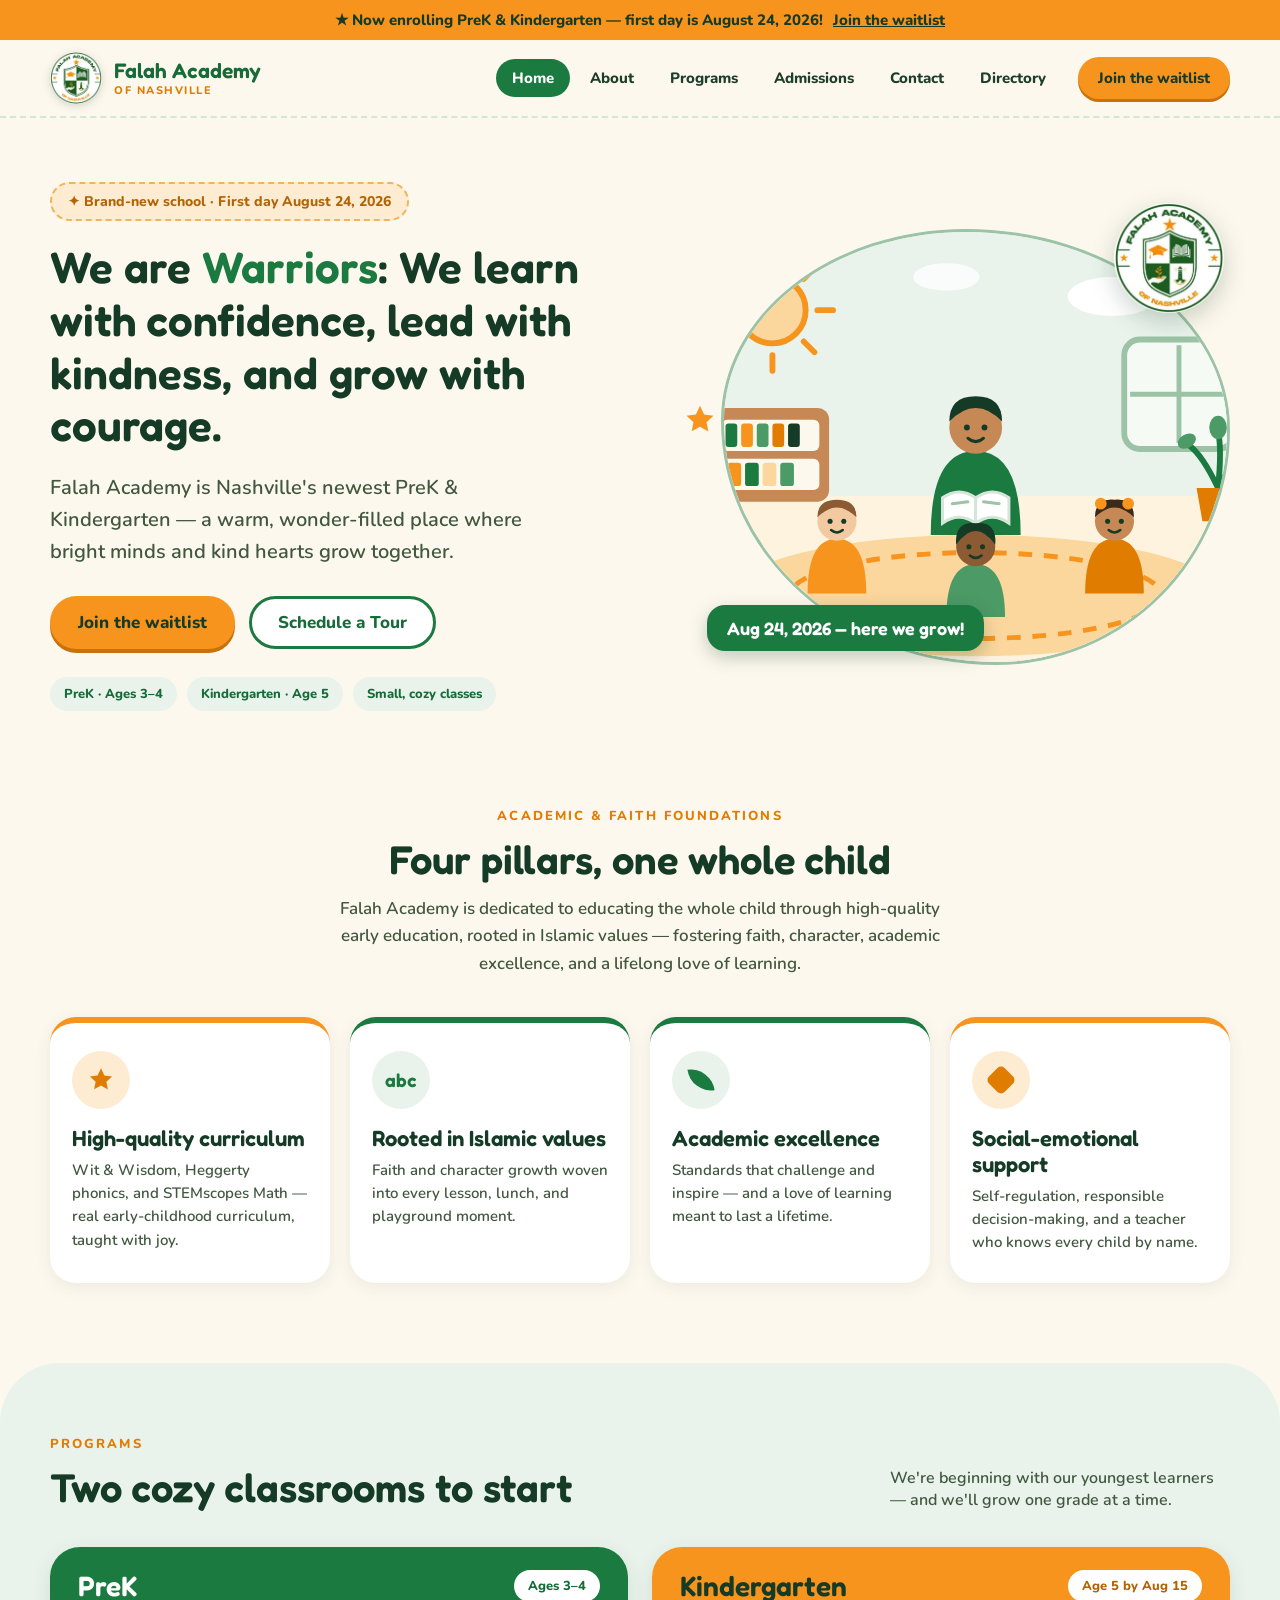
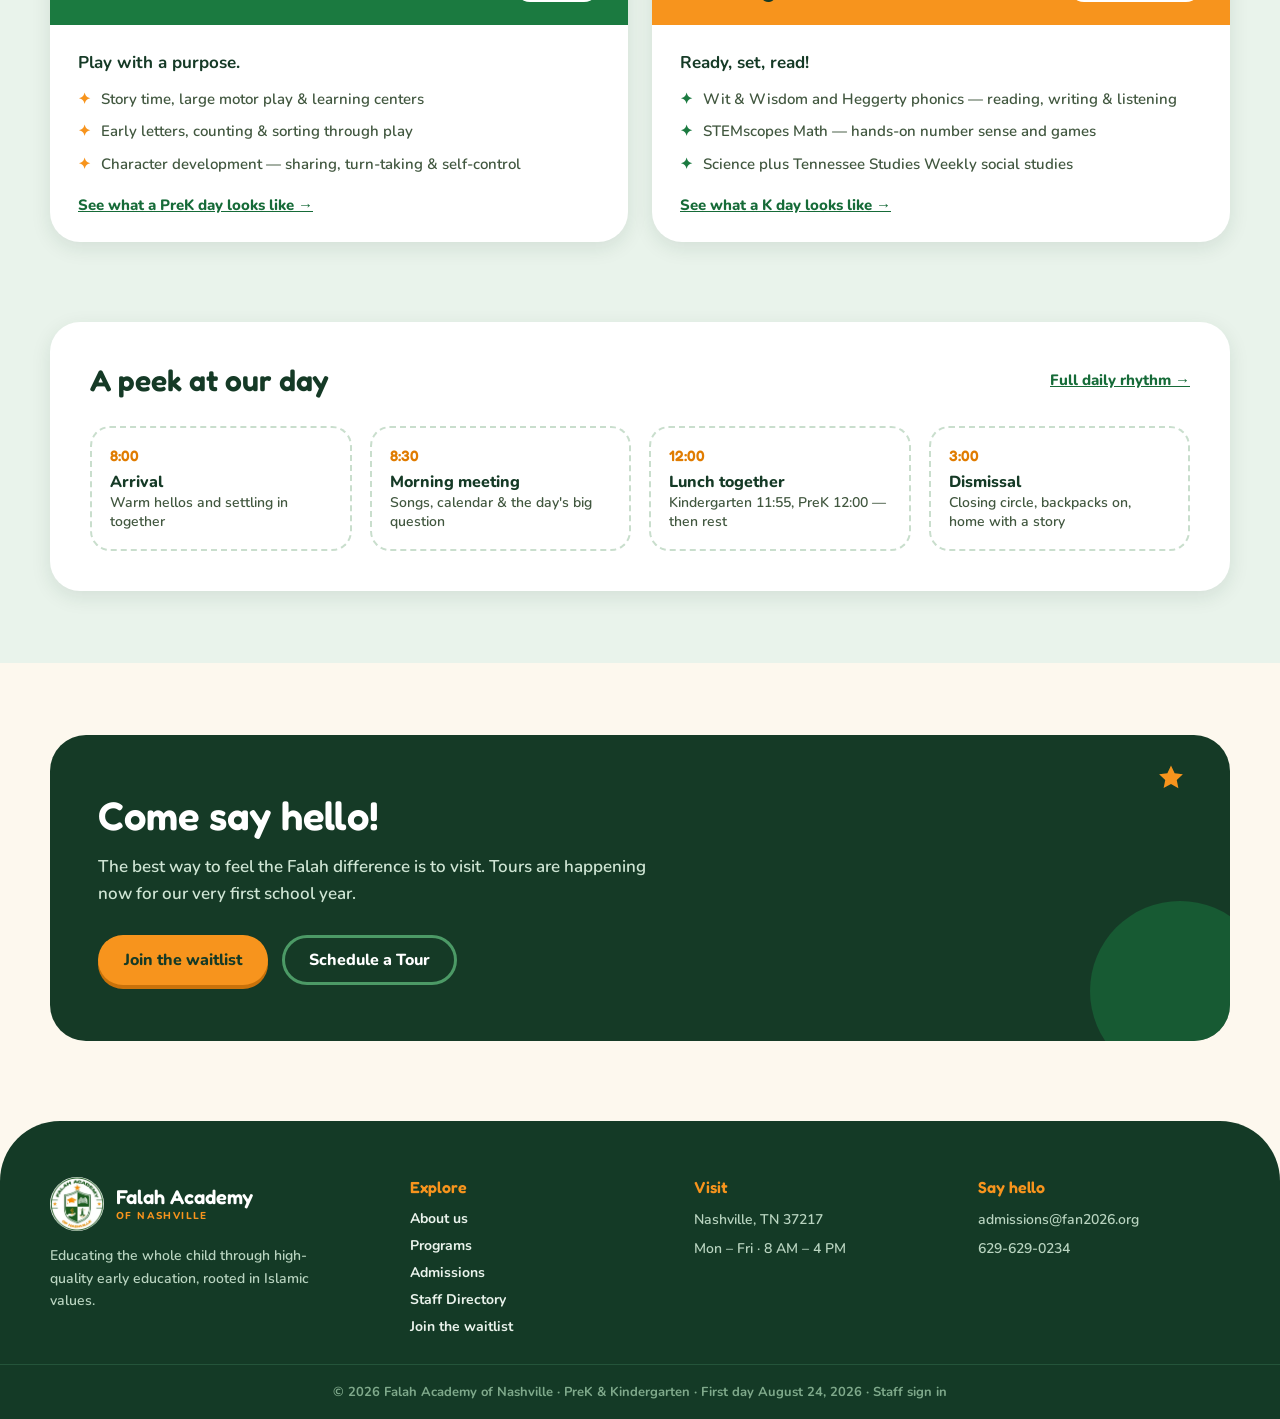
==== index.html @ d3028f30 "Correct the school zip code to 37217 Replaces 37211 everywhere it appeared: the footer address on al" ====
<!DOCTYPE html>
<html lang="en">
<head>
<meta charset="utf-8">
<meta name="viewport" content="width=device-width, initial-scale=1">
<title>Falah Academy of Nashville — PreK & Kindergarten</title>
<link rel="preconnect" href="https://fonts.googleapis.com">
<link rel="preconnect" href="https://fonts.gstatic.com" crossorigin>
<link href="https://fonts.googleapis.com/css2?family=Fredoka:wght@400;500;600;700&family=Nunito:wght@400;600;700;800;900&display=swap" rel="stylesheet">
<link rel="icon" href="assets/logo.jpeg">
<meta name="description" content="Falah Academy of Nashville — a warm, wonder-filled PreK & Kindergarten opening August 24, 2026. Schedule a tour or join the waitlist today.">
<style>
html,body{margin:0;padding:0;background:#FDF8EE;color:#1F3D2B;font-family:'Nunito',sans-serif}
a{color:#1B7A40}
a:hover{color:#E07C00}
::selection{background:#FBD79E}
@keyframes bob{0%,100%{transform:translateY(0) rotate(-6deg)}50%{transform:translateY(-10px) rotate(-2deg)}}
@keyframes bob2{0%,100%{transform:translateY(0) rotate(8deg)}50%{transform:translateY(-8px) rotate(4deg)}}

.nav-link{text-decoration:none;font:800 15px 'Nunito',sans-serif;color:#1F3D2B;padding:9px 16px;border-radius:999px;transition:background .15s,color .15s}
.nav-link:hover{background:#E9F3EB;color:#1F3D2B}
.nav-link.active{color:#fff;background:#1B7A40}
.nav-link.active:hover{background:#1B7A40;color:#fff}

.cta-pill{text-decoration:none;font:800 15px 'Nunito',sans-serif;color:#153A26;background:#F7941D;padding:11px 20px;border-radius:999px;box-shadow:0 3px 0 #C9720A;white-space:nowrap;display:inline-block;transition:transform .15s,box-shadow .15s}
.cta-pill:hover{transform:translateY(-2px);box-shadow:0 5px 0 #C9720A;color:#153A26}

.cta-pill-lg{text-decoration:none;font:800 16px 'Nunito',sans-serif;color:#153A26;background:#F7941D;padding:14px 26px;border-radius:999px;box-shadow:0 4px 0 #C9720A;display:inline-block;transition:transform .15s}
.cta-pill-lg:hover{transform:translateY(-2px);color:#153A26}

.hero-cta{text-decoration:none;font:800 17px 'Nunito',sans-serif;color:#153A26;background:#F7941D;padding:15px 28px;border-radius:999px;box-shadow:0 4px 0 #C9720A;display:inline-block;transition:transform .15s,box-shadow .15s}
.hero-cta:hover{transform:translateY(-2px);box-shadow:0 6px 0 #C9720A;color:#153A26}

.hero-outline{text-decoration:none;font:800 17px 'Nunito',sans-serif;color:#166B38;background:#fff;border:3px solid #1B7A40;padding:12px 26px;border-radius:999px;display:inline-block;transition:background .15s,color .15s}
.hero-outline:hover{background:#E9F3EB;color:#166B38}

.btn-outline{text-decoration:none;font:800 16px 'Nunito',sans-serif;color:#fff;border:3px solid #4C9A66;padding:11px 24px;border-radius:999px;display:inline-block;transition:background .15s,color .15s}
.btn-outline:hover{background:#1B7A40;color:#fff}

.footer-link{color:#EAF3EC;text-decoration:none;transition:color .15s}
.footer-link:hover{color:#F7941D}

.footer-muted-link{color:#B9D4C0;text-decoration:none;transition:color .15s}
.footer-muted-link:hover{color:#F7941D}
</style>
<link rel="stylesheet" href="assets/site.css">
<script defer src="assets/site.js"></script>
</head>
<body>

<div class="topbar" style="background:#F7941D;color:#153A26;text-align:center;padding:10px 20px;font:800 15px 'Nunito',sans-serif">
★ Now enrolling PreK &amp; Kindergarten — first day is August 24, 2026! <a href="Apply.html" style="color:#153A26;text-decoration:underline;margin-left:6px">Join the waitlist</a>
</div>

<header style="position:sticky;top:0;z-index:50;background:rgba(253,248,238,.94);backdrop-filter:blur(8px);border-bottom:2px dashed #D5E5D9">
  <div class="hdr" style="max-width:1180px;margin:0 auto;padding:12px 24px;display:flex;align-items:center;gap:16px">
    <a href="index.html" style="display:flex;align-items:center;gap:12px;text-decoration:none;color:#153A26">
      <img src="assets/logo.jpeg" alt="Falah Academy of Nashville crest" style="width:52px;height:52px;border-radius:50%;background:#fff;object-fit:cover;box-shadow:0 2px 8px rgba(20,60,35,.18)">
      <span style="display:flex;flex-direction:column;line-height:1.05">
        <span style="font:600 21px 'Fredoka',sans-serif;color:#166B38">Falah Academy</span>
        <span style="font:800 11px 'Nunito',sans-serif;letter-spacing:.14em;text-transform:uppercase;color:#E07C00">of Nashville</span>
      </span>
    </a>
    <nav style="margin-left:auto;display:flex;align-items:center;gap:4px">
      <a href="index.html" class="nav-link active">Home</a>
      <a href="About.html" class="nav-link">About</a>
      <a href="Programs.html" class="nav-link">Programs</a>
      <a href="Admissions.html" class="nav-link">Admissions</a>
      <a href="Contact.html" class="nav-link">Contact</a>
      <a href="Directory.html" class="nav-link">Directory</a>
    </nav>
    <a href="Apply.html" class="cta-pill">Join the waitlist</a>
  </div>
</header>

<section class="rg2" style="max-width:1180px;margin:0 auto;padding:64px 24px 40px;display:grid;grid-template-columns:1.1fr .9fr;gap:48px;align-items:center">
  <div>
    <div style="display:inline-flex;align-items:center;gap:8px;background:#FDEBD2;border:2px dashed #F0B45B;color:#B36405;font:800 14px 'Nunito',sans-serif;padding:8px 16px;border-radius:999px;margin-bottom:20px">✦ Brand-new school · First day August 24, 2026</div>
    <h1 style="font:600 44px/1.2 'Fredoka',sans-serif;color:#153A26;margin:0 0 20px">We are <span style="color:#1B7A40">Warriors</span>: We learn with confidence, lead with kindness, and grow with courage.</h1>
    <p style="font:600 20px/1.6 'Nunito',sans-serif;color:#41573F;margin:0 0 28px;max-width:480px;text-wrap:pretty">Falah Academy is Nashville's newest PreK &amp; Kindergarten — a warm, wonder-filled place where bright minds and kind hearts grow together.</p>
    <div style="display:flex;gap:14px;align-items:center;flex-wrap:wrap;margin-bottom:28px">
      <a href="Apply.html" class="hero-cta">Join the waitlist</a>
      <a href="Contact.html" class="hero-outline">Schedule a Tour</a>
    </div>
    <div style="display:flex;gap:10px;flex-wrap:wrap">
      <span style="background:#E9F3EB;color:#166B38;font:800 13px 'Nunito',sans-serif;padding:8px 14px;border-radius:999px">PreK · Ages 3–4</span>
      <span style="background:#E9F3EB;color:#166B38;font:800 13px 'Nunito',sans-serif;padding:8px 14px;border-radius:999px">Kindergarten · Age 5</span>
      <span style="background:#E9F3EB;color:#166B38;font:800 13px 'Nunito',sans-serif;padding:8px 14px;border-radius:999px">Small, cozy classes</span>
    </div>
  </div>
  <div style="position:relative">
    <div class="hero-visual" style="height:430px;border-radius:48% 52% 46% 54% / 44% 46% 54% 56%;border:3px solid #9CC3A6;overflow:hidden;background:#E9F3EB">
      <svg viewBox="0 0 600 440" preserveAspectRatio="xMidYMid slice" style="display:block;width:100%;height:100%" role="img" aria-label="Illustration of a morning story circle">
        <rect width="600" height="440" fill="#E9F3EB"/>
        <rect y="270" width="600" height="170" fill="#FDF3DF"/>
        <!-- sun -->
        <g stroke="#F7941D" stroke-width="6" stroke-linecap="round">
          <line x1="92" y1="18" x2="92" y2="34"/><line x1="92" y1="126" x2="92" y2="142"/>
          <line x1="30" y1="80" x2="46" y2="80"/><line x1="138" y1="80" x2="154" y2="80"/>
          <line x1="49" y1="37" x2="60" y2="48"/><line x1="124" y1="112" x2="135" y2="123"/>
          <line x1="135" y1="37" x2="124" y2="48"/><line x1="60" y1="112" x2="49" y2="123"/>
        </g>
        <circle cx="92" cy="80" r="34" fill="#FBD79E" stroke="#F7941D" stroke-width="6"/>
        <!-- clouds -->
        <g fill="#fff"><ellipse cx="440" cy="66" rx="46" ry="20"/><ellipse cx="478" cy="56" rx="34" ry="16"/><ellipse cx="270" cy="46" rx="34" ry="14" opacity=".8"/></g>
        <!-- window -->
        <g transform="translate(452,110)">
          <rect width="112" height="112" rx="16" fill="#F6FAF4" stroke="#9CC3A6" stroke-width="6"/>
          <line x1="56" y1="6" x2="56" y2="106" stroke="#9CC3A6" stroke-width="5"/>
          <line x1="6" y1="56" x2="106" y2="56" stroke="#9CC3A6" stroke-width="5"/>
        </g>
        <!-- bookshelf -->
        <g transform="translate(30,180)">
          <rect width="120" height="96" rx="12" fill="#C68955"/>
          <rect x="10" y="12" width="100" height="32" rx="6" fill="#FDF8EE"/>
          <rect x="14" y="16" width="12" height="24" rx="3" fill="#1B7A40"/>
          <rect x="30" y="16" width="12" height="24" rx="3" fill="#F7941D"/>
          <rect x="46" y="16" width="12" height="24" rx="3" fill="#4C9A66"/>
          <rect x="62" y="16" width="12" height="24" rx="3" fill="#E07C00"/>
          <rect x="78" y="16" width="12" height="24" rx="3" fill="#153A26"/>
          <rect x="10" y="52" width="100" height="32" rx="6" fill="#FDF8EE"/>
          <rect x="16" y="56" width="14" height="24" rx="3" fill="#F7941D"/>
          <rect x="34" y="56" width="14" height="24" rx="3" fill="#1B7A40"/>
          <rect x="52" y="56" width="14" height="24" rx="3" fill="#FBD79E"/>
          <rect x="70" y="56" width="14" height="24" rx="3" fill="#4C9A66"/>
        </g>
        <!-- rug -->
        <ellipse cx="300" cy="372" rx="252" ry="62" fill="#FBD79E"/>
        <ellipse cx="300" cy="372" rx="190" ry="44" fill="none" stroke="#F7941D" stroke-width="5" stroke-dasharray="14 12"/>
        <!-- teacher with book -->
        <g transform="translate(300,214)">
          <path d="M-46 96 Q-46 10 0 10 Q46 10 46 96 Z" fill="#1B7A40"/>
          <circle cx="0" cy="-14" r="27" fill="#C68955"/>
          <path d="M-27 -20 Q-27 -46 0 -46 Q27 -46 27 -20 Q14 -34 0 -34 Q-14 -34 -27 -20 Z" fill="#153A26"/>
          <circle cx="-9" cy="-14" r="3" fill="#153A26"/><circle cx="9" cy="-14" r="3" fill="#153A26"/>
          <path d="M-8 -3 Q0 4 8 -3" stroke="#153A26" stroke-width="3" fill="none" stroke-linecap="round"/>
          <!-- open book -->
          <g transform="translate(0,58)">
            <path d="M-34 0 Q-17 -12 0 0 L0 26 Q-17 14 -34 26 Z" fill="#fff" stroke="#D5E5D9" stroke-width="3"/>
            <path d="M34 0 Q17 -12 0 0 L0 26 Q17 14 34 26 Z" fill="#fff" stroke="#D5E5D9" stroke-width="3"/>
            <line x1="-24" y1="6" x2="-8" y2="4" stroke="#9CC3A6" stroke-width="3" stroke-linecap="round"/>
            <line x1="8" y1="4" x2="24" y2="6" stroke="#9CC3A6" stroke-width="3" stroke-linecap="round"/>
          </g>
        </g>
        <!-- kids -->
        <g transform="translate(158,318)">
          <path d="M-30 52 Q-30 -4 0 -4 Q30 -4 30 52 Z" fill="#F7941D"/>
          <circle cx="0" cy="-22" r="20" fill="#F2C9A0"/>
          <path d="M-20 -26 Q-20 -44 0 -44 Q20 -44 20 -26 Q10 -36 0 -36 Q-10 -36 -20 -26 Z" fill="#8C5A33"/>
          <circle cx="-7" cy="-22" r="2.6" fill="#153A26"/><circle cx="7" cy="-22" r="2.6" fill="#153A26"/>
          <path d="M-6 -13 Q0 -8 6 -13" stroke="#153A26" stroke-width="2.6" fill="none" stroke-linecap="round"/>
        </g>
        <g transform="translate(300,344)">
          <path d="M-30 50 Q-30 -4 0 -4 Q30 -4 30 50 Z" fill="#4C9A66"/>
          <circle cx="0" cy="-22" r="20" fill="#8C5A33"/>
          <path d="M-20 -24 Q-22 -48 0 -46 Q22 -48 20 -24 Q10 -38 0 -38 Q-10 -38 -20 -24 Z" fill="#153A26"/>
          <circle cx="-7" cy="-22" r="2.6" fill="#153A26"/><circle cx="7" cy="-22" r="2.6" fill="#153A26"/>
          <path d="M-6 -13 Q0 -8 6 -13" stroke="#153A26" stroke-width="2.6" fill="none" stroke-linecap="round"/>
        </g>
        <g transform="translate(442,318)">
          <path d="M-30 52 Q-30 -4 0 -4 Q30 -4 30 52 Z" fill="#E07C00"/>
          <circle cx="0" cy="-22" r="20" fill="#C68955"/>
          <path d="M-20 -26 Q-20 -46 0 -44 Q20 -46 20 -26 Q10 -36 0 -36 Q-10 -36 -20 -26 Z" fill="#3B2A1A"/>
          <circle cx="-14" cy="-40" r="6" fill="#F7941D"/><circle cx="14" cy="-40" r="6" fill="#F7941D"/>
          <circle cx="-7" cy="-22" r="2.6" fill="#153A26"/><circle cx="7" cy="-22" r="2.6" fill="#153A26"/>
          <path d="M-6 -13 Q0 -8 6 -13" stroke="#153A26" stroke-width="2.6" fill="none" stroke-linecap="round"/>
        </g>
        <!-- plant -->
        <g transform="translate(548,262)">
          <path d="M0 0 Q-16 -34 -30 -44" stroke="#1B7A40" stroke-width="6" fill="none" stroke-linecap="round"/>
          <path d="M0 0 Q4 -40 0 -58" stroke="#1B7A40" stroke-width="6" fill="none" stroke-linecap="round"/>
          <path d="M0 0 Q16 -30 28 -38" stroke="#1B7A40" stroke-width="6" fill="none" stroke-linecap="round"/>
          <ellipse cx="-32" cy="-48" rx="10" ry="7" fill="#4C9A66" transform="rotate(-30 -32 -48)"/>
          <ellipse cx="0" cy="-62" rx="9" ry="12" fill="#4C9A66"/>
          <ellipse cx="30" cy="-42" rx="10" ry="7" fill="#4C9A66" transform="rotate(28 30 -42)"/>
          <path d="M-22 0 L22 0 L16 34 L-16 34 Z" fill="#E07C00"/>
        </g>
      </svg>
    </div>
    <img src="assets/logo.jpeg" alt="" style="position:absolute;top:-26px;right:6px;width:110px;height:110px;border-radius:50%;background:#fff;box-shadow:0 8px 24px rgba(20,60,35,.22);animation:bob2 5s ease-in-out infinite">
    <div style="position:absolute;bottom:14px;left:-14px;background:#1B7A40;color:#fff;font:600 18px 'Fredoka',sans-serif;padding:12px 20px;border-radius:18px;box-shadow:0 6px 18px rgba(20,60,35,.25);animation:bob 6s ease-in-out infinite">Aug 24, 2026 — here we grow!</div>
    <svg viewBox="0 0 24 24" style="position:absolute;top:40%;left:-38px;width:34px;height:34px;fill:#F7941D"><path d="M12 2l2.9 6.2 6.6.8-4.9 4.6 1.3 6.5L12 16.8 6.1 20l1.3-6.5L2.5 9l6.6-.8z"></path></svg>
  </div>
</section>

<section style="max-width:1180px;margin:0 auto;padding:56px 24px">
  <div style="text-align:center;max-width:620px;margin:0 auto 40px">
    <div style="font:800 13px 'Nunito',sans-serif;letter-spacing:.16em;text-transform:uppercase;color:#E07C00;margin-bottom:10px">Academic &amp; faith foundations</div>
    <h2 style="font:600 40px 'Fredoka',sans-serif;color:#153A26;margin:0 0 12px">Four pillars, one whole child</h2>
    <p style="font:600 17px/1.6 'Nunito',sans-serif;color:#41573F;margin:0">Falah Academy is dedicated to educating the whole child through high-quality early education, rooted in Islamic values &mdash; fostering faith, character, academic excellence, and a lifelong love of learning.</p>
  </div>
  <div class="rg4" style="display:grid;grid-template-columns:repeat(4,1fr);gap:20px">
    <div style="background:#fff;border-radius:26px;padding:28px 22px;box-shadow:0 4px 16px rgba(20,60,35,.08);border-top:6px solid #F7941D">
      <div style="width:58px;height:58px;border-radius:50%;background:#FDEBD2;display:flex;align-items:center;justify-content:center;margin-bottom:16px"><svg viewBox="0 0 24 24" style="width:28px;height:28px;fill:#E07C00"><path d="M12 2l2.9 6.2 6.6.8-4.9 4.6 1.3 6.5L12 16.8 6.1 20l1.3-6.5L2.5 9l6.6-.8z"></path></svg></div>
      <h3 style="font:600 22px 'Fredoka',sans-serif;color:#153A26;margin:0 0 8px">High-quality curriculum</h3>
      <p style="font:600 15px/1.55 'Nunito',sans-serif;color:#41573F;margin:0">Wit &amp; Wisdom, Heggerty phonics, and STEMscopes Math &mdash; real early-childhood curriculum, taught with joy.</p>
    </div>
    <div style="background:#fff;border-radius:26px;padding:28px 22px;box-shadow:0 4px 16px rgba(20,60,35,.08);border-top:6px solid #1B7A40">
      <div style="width:58px;height:58px;border-radius:50%;background:#E9F3EB;display:flex;align-items:center;justify-content:center;margin-bottom:16px;font:600 19px 'Fredoka',sans-serif;color:#1B7A40">abc</div>
      <h3 style="font:600 22px 'Fredoka',sans-serif;color:#153A26;margin:0 0 8px">Rooted in Islamic values</h3>
      <p style="font:600 15px/1.55 'Nunito',sans-serif;color:#41573F;margin:0">Faith and character growth woven into every lesson, lunch, and playground moment.</p>
    </div>
    <div style="background:#fff;border-radius:26px;padding:28px 22px;box-shadow:0 4px 16px rgba(20,60,35,.08);border-top:6px solid #1B7A40">
      <div style="width:58px;height:58px;border-radius:50%;background:#E9F3EB;display:flex;align-items:center;justify-content:center;margin-bottom:16px"><div style="width:24px;height:24px;background:#1B7A40;border-radius:0 100% 0 100%;transform:rotate(-8deg)"></div></div>
      <h3 style="font:600 22px 'Fredoka',sans-serif;color:#153A26;margin:0 0 8px">Academic excellence</h3>
      <p style="font:600 15px/1.55 'Nunito',sans-serif;color:#41573F;margin:0">Standards that challenge and inspire &mdash; and a love of learning meant to last a lifetime.</p>
    </div>
    <div style="background:#fff;border-radius:26px;padding:28px 22px;box-shadow:0 4px 16px rgba(20,60,35,.08);border-top:6px solid #F7941D">
      <div style="width:58px;height:58px;border-radius:50%;background:#FDEBD2;display:flex;align-items:center;justify-content:center;margin-bottom:16px"><div style="width:22px;height:22px;background:#E07C00;transform:rotate(45deg);border-radius:5px"></div></div>
      <h3 style="font:600 22px 'Fredoka',sans-serif;color:#153A26;margin:0 0 8px">Social-emotional support</h3>
      <p style="font:600 15px/1.55 'Nunito',sans-serif;color:#41573F;margin:0">Self-regulation, responsible decision-making, and a teacher who knows every child by name.</p>
    </div>
  </div>
</section>

<section style="background:#E9F3EB;border-radius:60px 60px 0 0;margin-top:24px">
  <div style="max-width:1180px;margin:0 auto;padding:72px 24px">
    <div style="display:flex;align-items:end;justify-content:space-between;gap:24px;flex-wrap:wrap;margin-bottom:36px">
      <div>
        <div style="font:800 13px 'Nunito',sans-serif;letter-spacing:.16em;text-transform:uppercase;color:#E07C00;margin-bottom:10px">Programs</div>
        <h2 style="font:600 40px 'Fredoka',sans-serif;color:#153A26;margin:0">Two cozy classrooms to start</h2>
      </div>
      <p style="font:600 16px 'Nunito',sans-serif;color:#41573F;margin:0;max-width:340px;text-wrap:pretty">We're beginning with our youngest learners — and we'll grow one grade at a time.</p>
    </div>
    <div class="rg2" style="display:grid;grid-template-columns:1fr 1fr;gap:24px">
      <div style="background:#fff;border-radius:30px;overflow:hidden;box-shadow:0 6px 20px rgba(20,60,35,.10)">
        <div style="background:#1B7A40;padding:22px 28px;display:flex;align-items:center;justify-content:space-between">
          <h3 style="font:600 28px 'Fredoka',sans-serif;color:#fff;margin:0">PreK</h3>
          <span style="background:#fff;color:#166B38;font:800 13px 'Nunito',sans-serif;padding:7px 14px;border-radius:999px">Ages 3–4</span>
        </div>
        <div style="padding:26px 28px">
          <p style="font:700 17px 'Nunito',sans-serif;color:#153A26;margin:0 0 14px">Play with a purpose.</p>
          <div style="display:flex;flex-direction:column;gap:10px;font:600 15px/1.5 'Nunito',sans-serif;color:#41573F">
            <div style="display:flex;gap:10px"><span style="color:#F7941D;font-weight:900">✦</span>Story time, large motor play &amp; learning centers</div>
            <div style="display:flex;gap:10px"><span style="color:#F7941D;font-weight:900">✦</span>Early letters, counting &amp; sorting through play</div>
            <div style="display:flex;gap:10px"><span style="color:#F7941D;font-weight:900">✦</span>Character development &mdash; sharing, turn-taking &amp; self-control</div>
          </div>
          <a href="Programs.html" style="display:inline-block;margin-top:20px;font:800 15px 'Nunito',sans-serif;color:#166B38">See what a PreK day looks like →</a>
        </div>
      </div>
      <div style="background:#fff;border-radius:30px;overflow:hidden;box-shadow:0 6px 20px rgba(20,60,35,.10)">
        <div style="background:#F7941D;padding:22px 28px;display:flex;align-items:center;justify-content:space-between">
          <h3 style="font:600 28px 'Fredoka',sans-serif;color:#153A26;margin:0">Kindergarten</h3>
          <span style="background:#fff;color:#B36405;font:800 13px 'Nunito',sans-serif;padding:7px 14px;border-radius:999px">Age 5 by Aug 15</span>
        </div>
        <div style="padding:26px 28px">
          <p style="font:700 17px 'Nunito',sans-serif;color:#153A26;margin:0 0 14px">Ready, set, read!</p>
          <div style="display:flex;flex-direction:column;gap:10px;font:600 15px/1.5 'Nunito',sans-serif;color:#41573F">
            <div style="display:flex;gap:10px"><span style="color:#1B7A40;font-weight:900">✦</span>Wit &amp; Wisdom and Heggerty phonics &mdash; reading, writing &amp; listening</div>
            <div style="display:flex;gap:10px"><span style="color:#1B7A40;font-weight:900">✦</span>STEMscopes Math &mdash; hands-on number sense and games</div>
            <div style="display:flex;gap:10px"><span style="color:#1B7A40;font-weight:900">✦</span>Science plus Tennessee Studies Weekly social studies</div>
          </div>
          <a href="Programs.html" style="display:inline-block;margin-top:20px;font:800 15px 'Nunito',sans-serif;color:#166B38">See what a K day looks like →</a>
        </div>
      </div>
    </div>
  </div>
</section>

<section style="background:#E9F3EB">
  <div style="max-width:1180px;margin:0 auto;padding:8px 24px 72px">
    <div style="background:#fff;border-radius:30px;padding:40px;box-shadow:0 6px 20px rgba(20,60,35,.10)">
      <div style="display:flex;align-items:center;justify-content:space-between;gap:20px;flex-wrap:wrap;margin-bottom:28px">
        <h2 style="font:600 30px 'Fredoka',sans-serif;color:#153A26;margin:0">A peek at our day</h2>
        <a href="Programs.html" style="font:800 15px 'Nunito',sans-serif;color:#166B38">Full daily rhythm →</a>
      </div>
      <div class="rg4" style="display:grid;grid-template-columns:repeat(4,1fr);gap:18px">
        <div style="border:2px dashed #C9DECD;border-radius:20px;padding:18px">
          <div style="font:600 15px 'Fredoka',sans-serif;color:#E07C00;margin-bottom:6px">8:00</div>
          <div style="font:800 16px 'Nunito',sans-serif;color:#153A26">Arrival</div>
          <div style="font:600 14px 'Nunito',sans-serif;color:#41573F">Warm hellos and settling in together</div>
        </div>
        <div style="border:2px dashed #C9DECD;border-radius:20px;padding:18px">
          <div style="font:600 15px 'Fredoka',sans-serif;color:#E07C00;margin-bottom:6px">8:30</div>
          <div style="font:800 16px 'Nunito',sans-serif;color:#153A26">Morning meeting</div>
          <div style="font:600 14px 'Nunito',sans-serif;color:#41573F">Songs, calendar &amp; the day's big question</div>
        </div>
        <div style="border:2px dashed #C9DECD;border-radius:20px;padding:18px">
          <div style="font:600 15px 'Fredoka',sans-serif;color:#E07C00;margin-bottom:6px">12:00</div>
          <div style="font:800 16px 'Nunito',sans-serif;color:#153A26">Lunch together</div>
          <div style="font:600 14px 'Nunito',sans-serif;color:#41573F">Kindergarten 11:55, PreK 12:00 &mdash; then rest</div>
        </div>
        <div style="border:2px dashed #C9DECD;border-radius:20px;padding:18px">
          <div style="font:600 15px 'Fredoka',sans-serif;color:#E07C00;margin-bottom:6px">3:00</div>
          <div style="font:800 16px 'Nunito',sans-serif;color:#153A26">Dismissal</div>
          <div style="font:600 14px 'Nunito',sans-serif;color:#41573F">Closing circle, backpacks on, home with a story</div>
        </div>
      </div>
    </div>
  </div>
</section>

<section style="max-width:1180px;margin:0 auto;padding:72px 24px 8px">
  <div style="background:#153A26;border-radius:36px;padding:56px 48px;position:relative;overflow:hidden">
    <svg viewBox="0 0 24 24" style="position:absolute;top:28px;right:44px;width:30px;height:30px;fill:#F7941D"><path d="M12 2l2.9 6.2 6.6.8-4.9 4.6 1.3 6.5L12 16.8 6.1 20l1.3-6.5L2.5 9l6.6-.8z"></path></svg>
    <div style="position:absolute;bottom:-40px;right:-40px;width:180px;height:180px;border-radius:50%;background:#1B7A40;opacity:.5"></div>
    <div style="max-width:560px;position:relative">
      <h2 style="font:600 40px 'Fredoka',sans-serif;color:#fff;margin:0 0 14px">Come say hello!</h2>
      <p style="font:600 17px/1.6 'Nunito',sans-serif;color:#CFE5D4;margin:0 0 28px">The best way to feel the Falah difference is to visit. Tours are happening now for our very first school year.</p>
      <div style="display:flex;gap:14px;flex-wrap:wrap">
        <a href="Apply.html" class="cta-pill-lg">Join the waitlist</a>
        <a href="Contact.html" class="btn-outline">Schedule a Tour</a>
      </div>
    </div>
  </div>
</section>

<footer style="background:#143A26;color:#EAF3EC;margin-top:72px;border-radius:60px 60px 0 0">
  <div class="fgrid" style="max-width:1180px;margin:0 auto;padding:56px 24px 28px;display:grid;grid-template-columns:1.3fr 1fr 1fr 1fr;gap:32px">
    <div>
      <div style="display:flex;align-items:center;gap:12px;margin-bottom:14px">
        <img src="assets/logo.jpeg" alt="" style="width:54px;height:54px;border-radius:50%;background:#fff">
        <div style="line-height:1.1"><div style="font:600 20px 'Fredoka',sans-serif;color:#fff">Falah Academy</div><div style="font:800 10px 'Nunito',sans-serif;letter-spacing:.14em;text-transform:uppercase;color:#F7941D">of Nashville</div></div>
      </div>
      <p style="font:600 14px/1.6 'Nunito',sans-serif;color:#B9D4C0;margin:0;max-width:280px">Educating the whole child through high-quality early education, rooted in Islamic values.</p>
    </div>
    <div>
      <div style="font:600 16px 'Fredoka',sans-serif;color:#F7941D;margin-bottom:12px">Explore</div>
      <div style="display:flex;flex-direction:column;gap:8px;font:700 14px 'Nunito',sans-serif">
        <a href="About.html" class="footer-link">About us</a>
        <a href="Programs.html" class="footer-link">Programs</a>
        <a href="Admissions.html" class="footer-link">Admissions</a>
        <a href="Directory.html" class="footer-link">Staff Directory</a>
        <a href="Apply.html" class="footer-link">Join the waitlist</a>
      </div>
    </div>
    <div>
      <div style="font:600 16px 'Fredoka',sans-serif;color:#F7941D;margin-bottom:12px">Visit</div>
      <div style="display:flex;flex-direction:column;gap:8px;font:600 14px/1.5 'Nunito',sans-serif;color:#B9D4C0">
        <span>Nashville, TN 37217</span>
        <span>Mon – Fri · 8 AM – 4 PM</span>
      </div>
    </div>
    <div>
      <div style="font:600 16px 'Fredoka',sans-serif;color:#F7941D;margin-bottom:12px">Say hello</div>
      <div style="display:flex;flex-direction:column;gap:8px;font:600 14px/1.5 'Nunito',sans-serif">
        <a href="mailto:admissions@fan2026.org" class="footer-muted-link">admissions@fan2026.org</a>
        <span style="color:#B9D4C0">629-629-0234</span>
      </div>
    </div>
  </div>
  <div style="border-top:1px solid #24543A;text-align:center;padding:18px 24px;font:700 13px 'Nunito',sans-serif;color:#7FA98B">© 2026 Falah Academy of Nashville · PreK &amp; Kindergarten · First day August 24, 2026 · <a href="Admin.html" class="footer-muted-link" style="color:#7FA98B">Staff sign in</a></div>
</footer>

</body>
</html>
---- assets/site.css ----
/* ============================================================
   Falah Academy — shared polish layer
   Loaded after each page's inline <style>. Handles:
   1. Mobile/tablet responsiveness (the pages use inline styles,
      so overrides here use !important on purpose)
   2. Scroll-reveal animation (paired with assets/site.js)
   3. Small interaction polish (card lift, focus rings)
   ============================================================ */

html{scroll-behavior:smooth}
img{max-width:100%}

/* Focus visibility for keyboard users */
a:focus-visible,button:focus-visible,summary:focus-visible{outline:3px solid #F7941D;outline-offset:2px;border-radius:8px}

/* Gentle lift on small cards (matches the inline card shadow used site-wide) */
div[style*="box-shadow:0 4px 16px"]{transition:transform .25s ease,box-shadow .25s ease}
div[style*="box-shadow:0 4px 16px"]:hover{transform:translateY(-4px);box-shadow:0 12px 28px rgba(20,60,35,.14)}

/* Scroll reveal — .rvl is added by site.js only when JS + motion are OK */
.rvl{opacity:0;transform:translateY(22px);transition:opacity .6s ease,transform .6s ease}
.rvl.in{opacity:1;transform:none}
@media(prefers-reduced-motion:reduce){
  .rvl{opacity:1!important;transform:none!important;transition:none!important}
  html{scroll-behavior:auto}
}

/* ---------- Tablet (≤980px) ---------- */
@media(max-width:980px){
  .hdr{flex-wrap:wrap;row-gap:6px}
  .hdr nav{order:3;width:100%;margin-left:0!important;overflow-x:auto;padding-bottom:6px;-webkit-overflow-scrolling:touch;scrollbar-width:none}
  .hdr nav::-webkit-scrollbar{display:none}
  .hdr .cta-pill{margin-left:auto}

  .rg2{grid-template-columns:1fr!important}
  .rg3{grid-template-columns:1fr 1fr!important}
  .rg4{grid-template-columns:1fr 1fr!important}
  .fgrid{grid-template-columns:1fr 1fr!important}
}

/* ---------- Phone (≤640px) ---------- */
@media(max-width:640px){
  h1{font-size:clamp(34px,9.5vw,44px)!important}
  h2{font-size:clamp(25px,7vw,31px)!important}

  .topbar{font-size:13px!important;padding:8px 14px!important}
  .hdr{gap:10px}
  .hdr img{width:42px!important;height:42px!important}
  .hdr>a>span>span:first-child{font:600 17px 'Fredoka',sans-serif!important}
  .hdr>a>span>span:last-child{font-size:9px!important}
  .hdr .cta-pill{font-size:13px;padding:8px 12px;margin-left:auto}

  .rg2,.rg3,.rg4,.fgrid,.fldg,.field-grid{grid-template-columns:1fr!important}

  .hero-visual{height:320px!important;margin-top:8px}

  /* Programs daily-rhythm timeline: tighter time column */
  .tl{grid-template-columns:52px 20px 1fr!important;gap:0 12px!important}
  .tl>div:nth-child(3n+1){font-size:16px!important;padding-top:16px!important}

  /* Big rounded section corners feel oversized on small screens */
  section[style*="border-radius:60px"],footer[style*="border-radius:60px"]{border-radius:36px 36px 0 0!important}
}
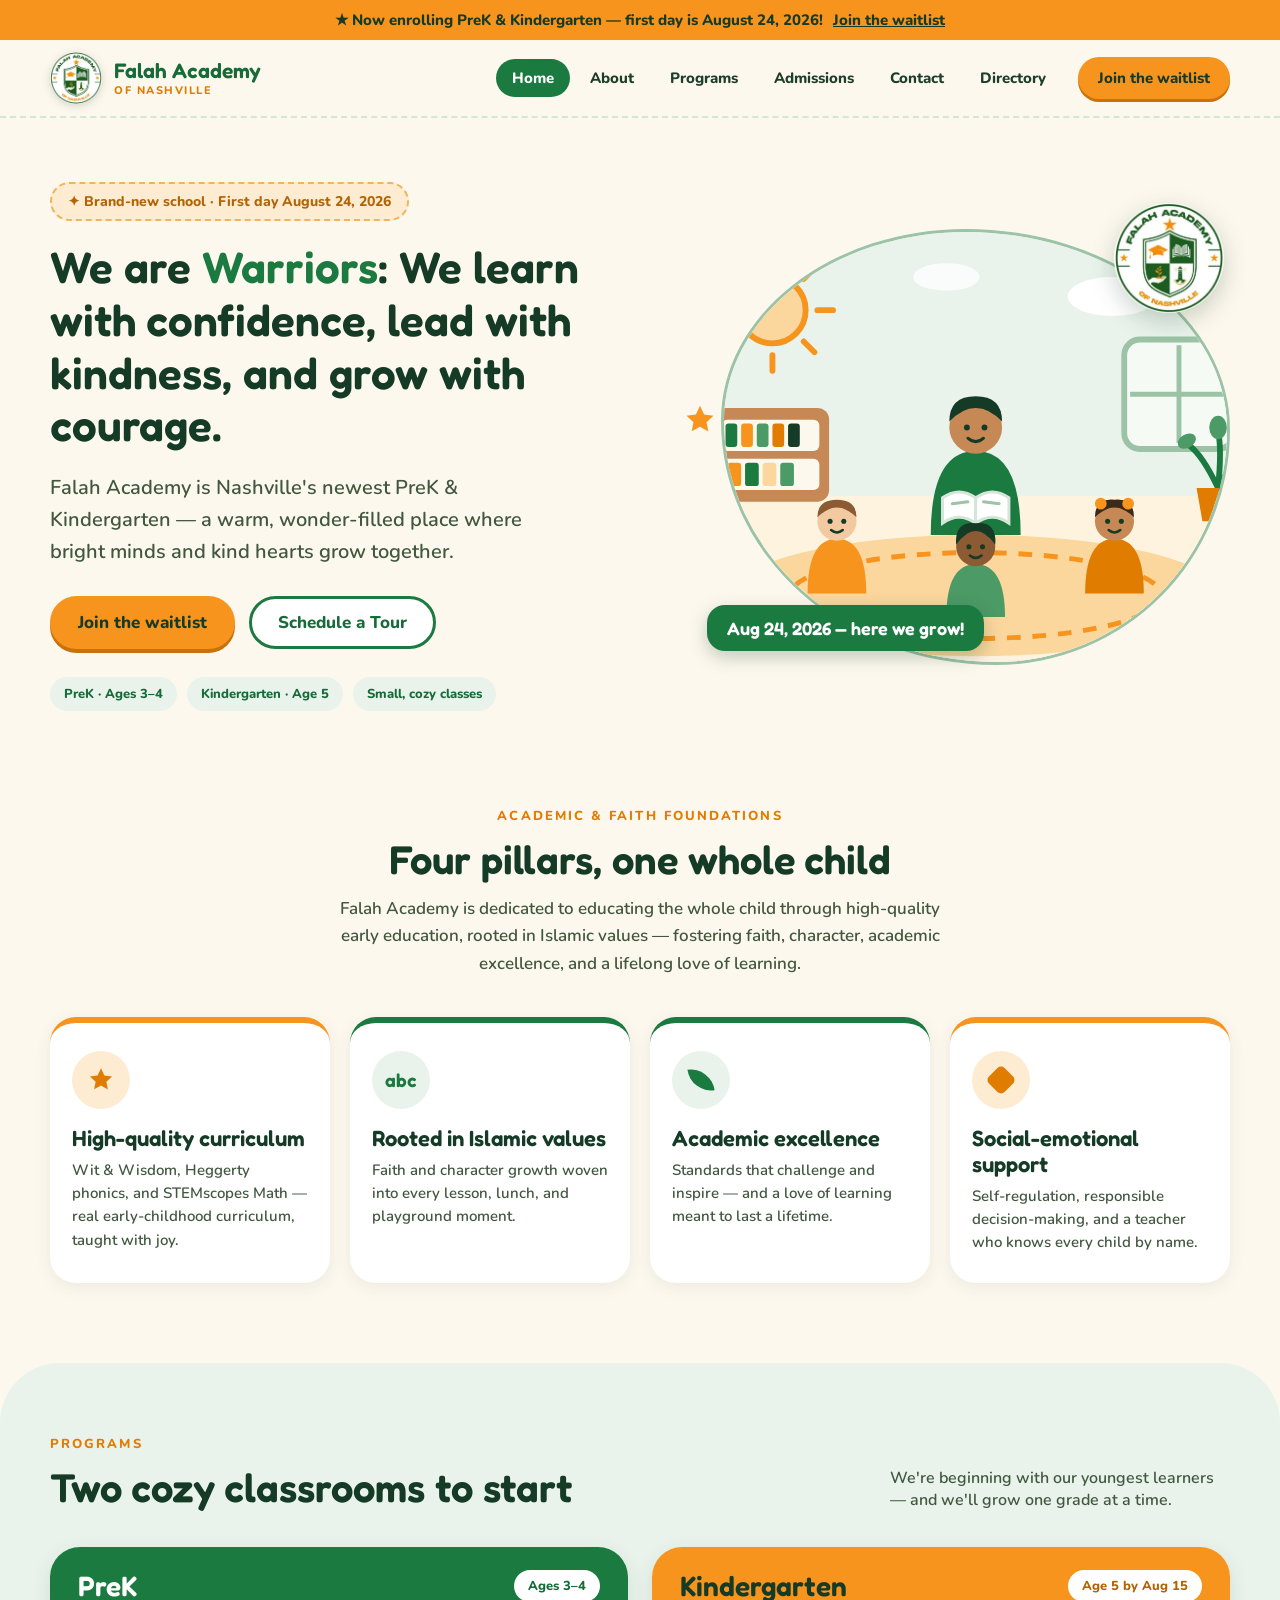
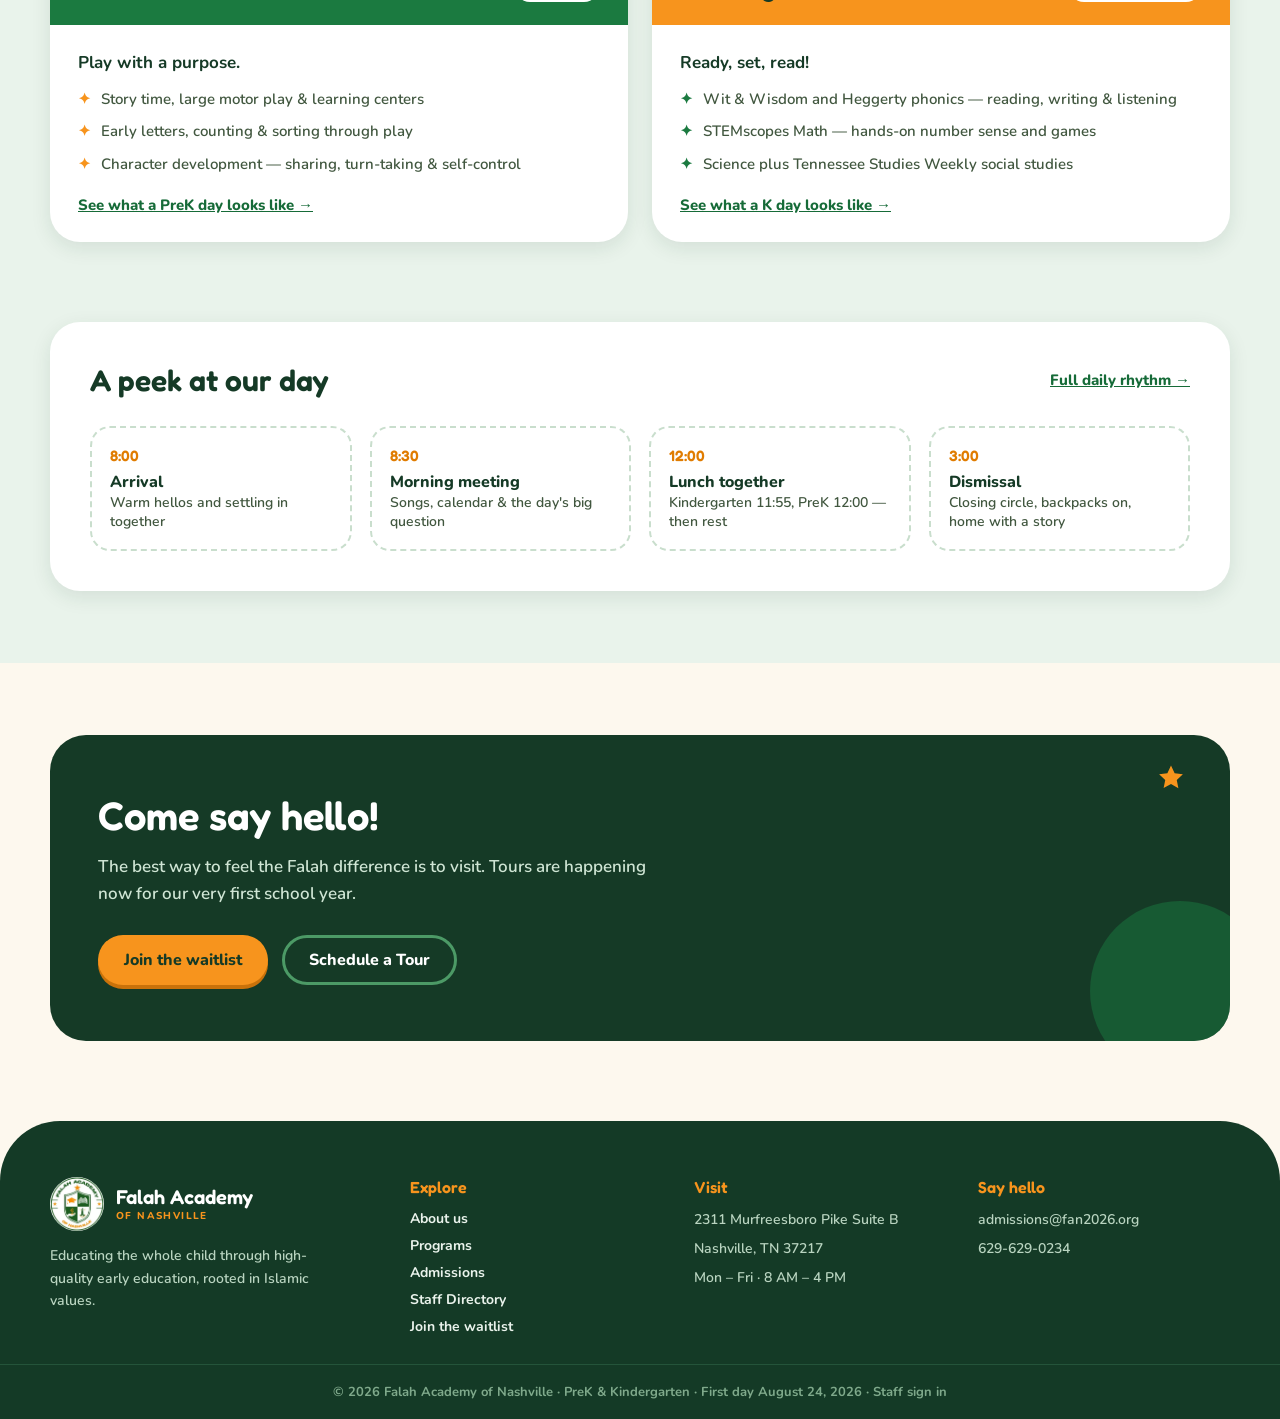
==== commit 39201079: "Show the full street address consistently site-wide Adds "2311 Murfreesboro Pike Suite B" alongside " ====
--- a/index.html
+++ b/index.html
@@ -327,6 +327,7 @@
     <div>
       <div style="font:600 16px 'Fredoka',sans-serif;color:#F7941D;margin-bottom:12px">Visit</div>
       <div style="display:flex;flex-direction:column;gap:8px;font:600 14px/1.5 'Nunito',sans-serif;color:#B9D4C0">
+        <span>2311 Murfreesboro Pike Suite B</span>
         <span>Nashville, TN 37217</span>
         <span>Mon – Fri · 8 AM – 4 PM</span>
       </div>
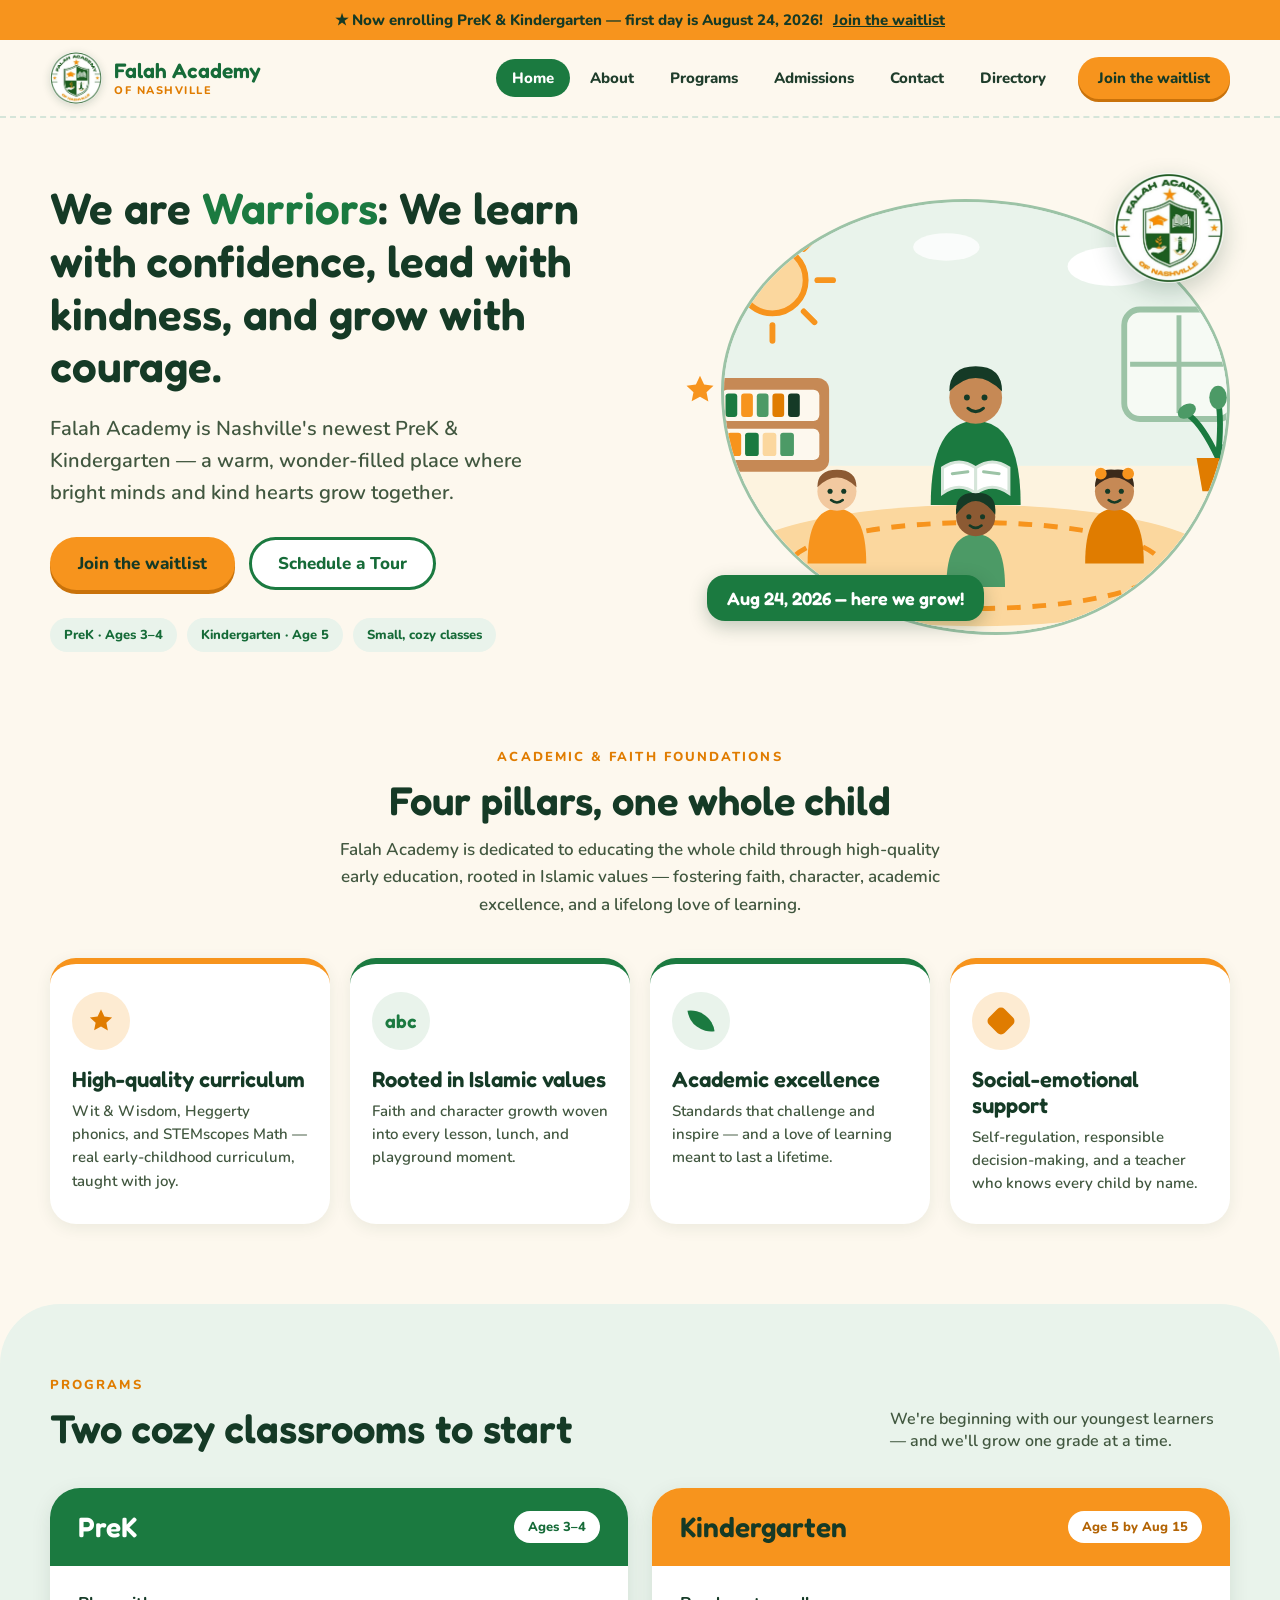
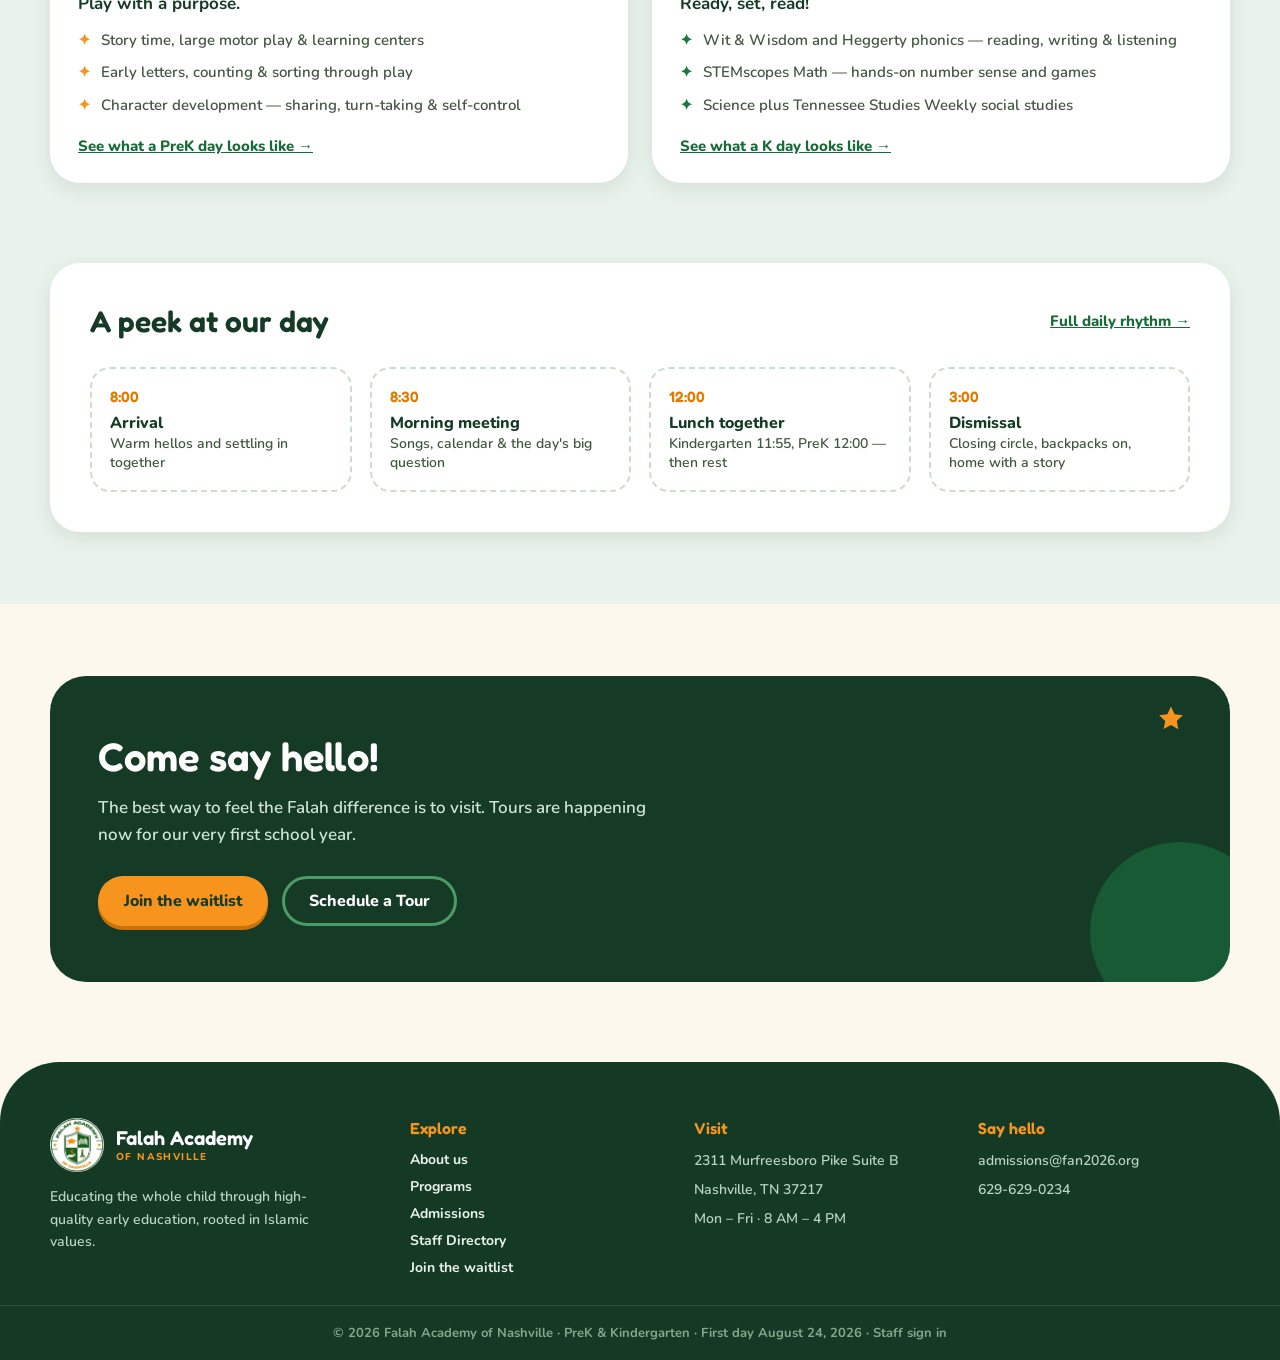
==== commit 505a93cb: "Remove the brand-new-school badge from the homepage hero Co-Authored-By: Claude Sonnet 5 <noreply@an" ====
--- a/index.html
+++ b/index.html
@@ -61,7 +61,7 @@
         <span style="font:800 11px 'Nunito',sans-serif;letter-spacing:.14em;text-transform:uppercase;color:#E07C00">of Nashville</span>
       </span>
     </a>
-    <nav style="margin-left:auto;display:flex;align-items:center;gap:4px">
+    <nav id="site-nav" style="margin-left:auto;display:flex;align-items:center;gap:4px">
       <a href="index.html" class="nav-link active">Home</a>
       <a href="About.html" class="nav-link">About</a>
       <a href="Programs.html" class="nav-link">Programs</a>
@@ -69,13 +69,15 @@
       <a href="Contact.html" class="nav-link">Contact</a>
       <a href="Directory.html" class="nav-link">Directory</a>
     </nav>
+    <button class="nav-toggle" type="button" aria-haspopup="true" aria-expanded="false" aria-controls="site-nav" aria-label="Menu">
+      <span class="bars" aria-hidden="true"><span></span><span></span><span></span></span>
+    </button>
     <a href="Apply.html" class="cta-pill">Join the waitlist</a>
   </div>
 </header>
 
 <section class="rg2" style="max-width:1180px;margin:0 auto;padding:64px 24px 40px;display:grid;grid-template-columns:1.1fr .9fr;gap:48px;align-items:center">
   <div>
-    <div style="display:inline-flex;align-items:center;gap:8px;background:#FDEBD2;border:2px dashed #F0B45B;color:#B36405;font:800 14px 'Nunito',sans-serif;padding:8px 16px;border-radius:999px;margin-bottom:20px">✦ Brand-new school · First day August 24, 2026</div>
     <h1 style="font:600 44px/1.2 'Fredoka',sans-serif;color:#153A26;margin:0 0 20px">We are <span style="color:#1B7A40">Warriors</span>: We learn with confidence, lead with kindness, and grow with courage.</h1>
     <p style="font:600 20px/1.6 'Nunito',sans-serif;color:#41573F;margin:0 0 28px;max-width:480px;text-wrap:pretty">Falah Academy is Nashville's newest PreK &amp; Kindergarten — a warm, wonder-filled place where bright minds and kind hearts grow together.</p>
     <div style="display:flex;gap:14px;align-items:center;flex-wrap:wrap;margin-bottom:28px">
--- a/assets/site.css
+++ b/assets/site.css
@@ -25,12 +25,21 @@
   html{scroll-behavior:auto}
 }
 
+/* ---------- Nav hamburger (hidden on desktop; the ≤980px block below
+   turns it on and collapses .hdr nav into its dropdown) ---------- */
+.nav-toggle{display:none;border:none;cursor:pointer;align-items:center;justify-content:center;background:#E9F3EB;color:#166B38;width:42px;height:42px;border-radius:999px;margin-left:auto;transition:background .15s,color .15s}
+.nav-toggle:hover{background:#D8EBDC}
+.nav-toggle[aria-expanded="true"]{background:#1B7A40;color:#fff}
+.nav-toggle .bars{display:flex;flex-direction:column;gap:3px;width:16px}
+.nav-toggle .bars span{display:block;height:2px;border-radius:2px;background:currentColor}
+
 /* ---------- Tablet (≤980px) ---------- */
 @media(max-width:980px){
-  .hdr{flex-wrap:wrap;row-gap:6px}
-  .hdr nav{order:3;width:100%;margin-left:0!important;overflow-x:auto;padding-bottom:6px;-webkit-overflow-scrolling:touch;scrollbar-width:none}
-  .hdr nav::-webkit-scrollbar{display:none}
-  .hdr .cta-pill{margin-left:auto}
+  .hdr{position:relative}
+  .hdr nav{display:none!important;position:absolute;top:calc(100% + 12px);right:24px;flex-direction:column;align-items:stretch;min-width:220px;width:auto;background:#fff;border-radius:20px;box-shadow:0 14px 38px rgba(20,60,35,.20);padding:10px;z-index:60}
+  .hdr nav.nav-open{display:flex!important}
+  .hdr nav .nav-link{border-radius:12px;padding:12px 14px}
+  .nav-toggle{display:flex}
 
   .rg2{grid-template-columns:1fr!important}
   .rg3{grid-template-columns:1fr 1fr!important}
@@ -48,7 +57,7 @@
   .hdr img{width:42px!important;height:42px!important}
   .hdr>a>span>span:first-child{font:600 17px 'Fredoka',sans-serif!important}
   .hdr>a>span>span:last-child{font-size:9px!important}
-  .hdr .cta-pill{font-size:13px;padding:8px 12px;margin-left:auto}
+  .hdr .cta-pill{font-size:13px;padding:8px 12px}
 
   .rg2,.rg3,.rg4,.fgrid,.fldg,.field-grid{grid-template-columns:1fr!important}
 
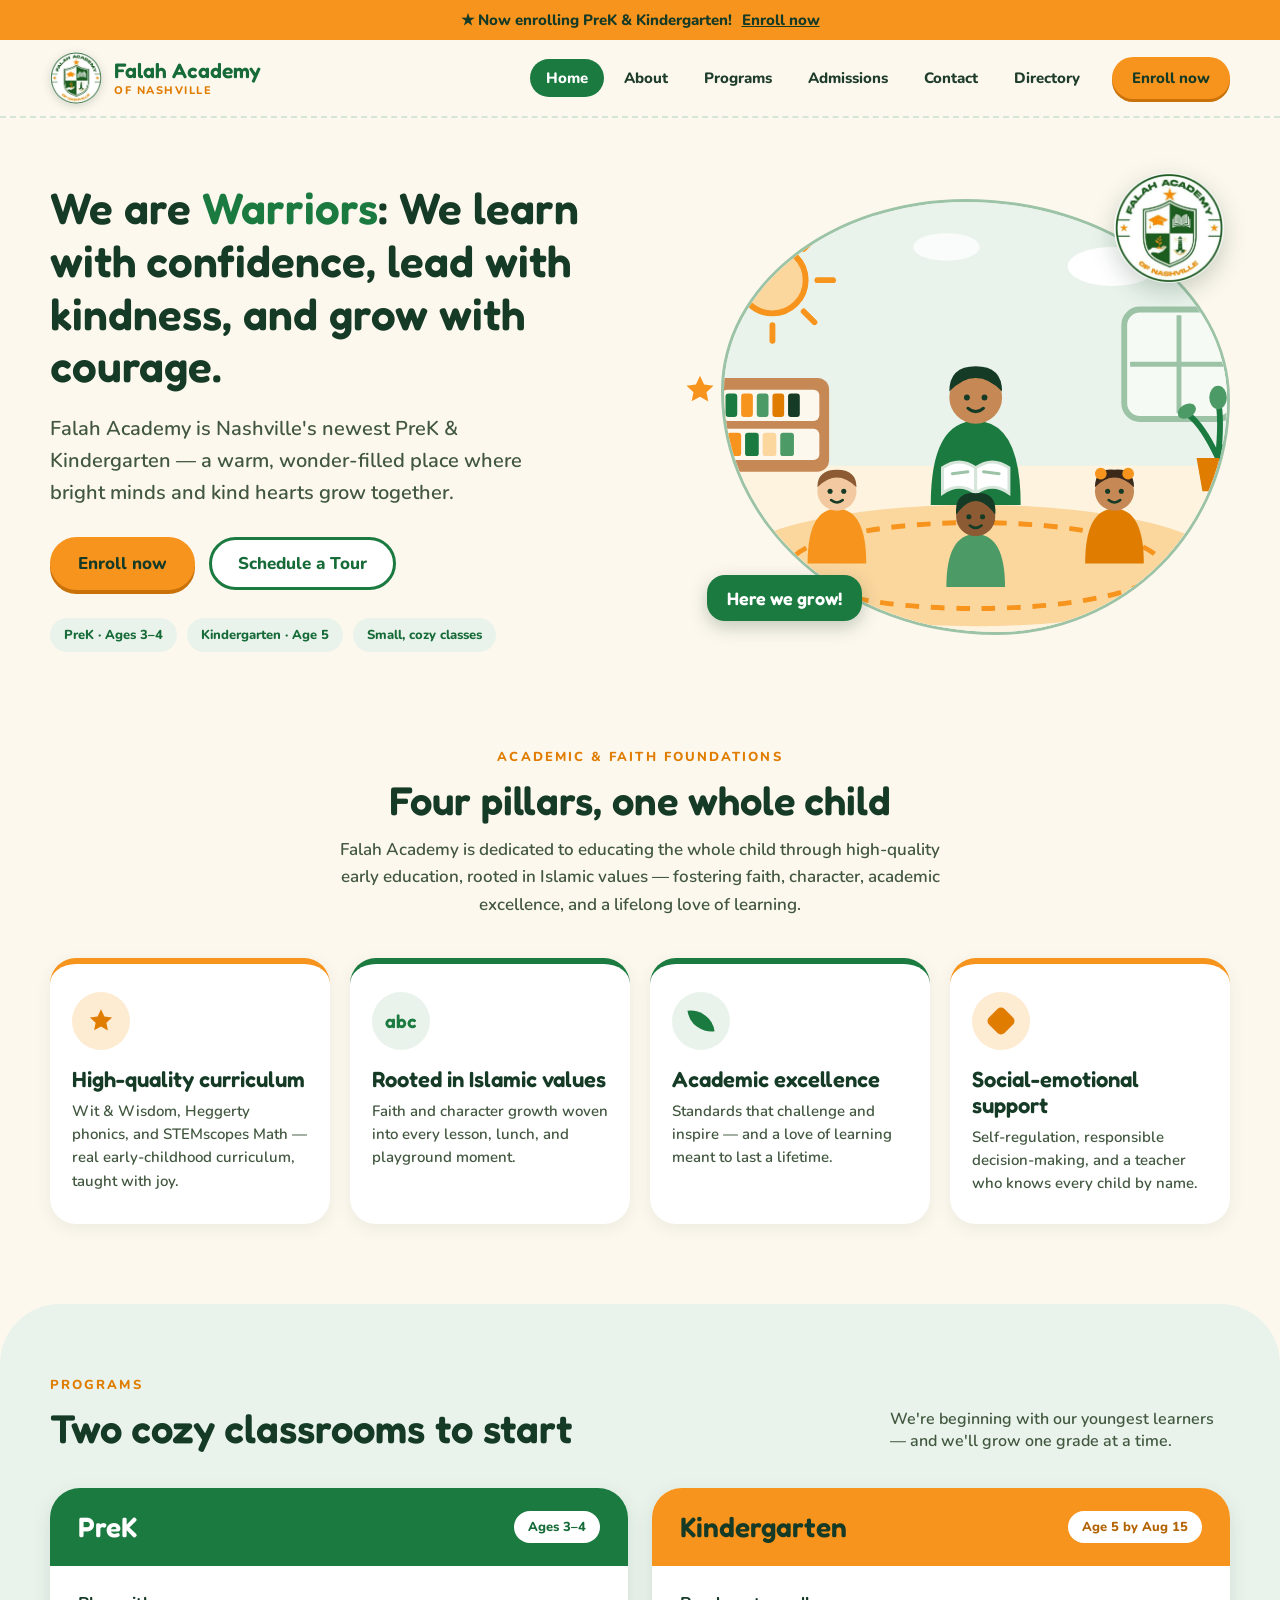
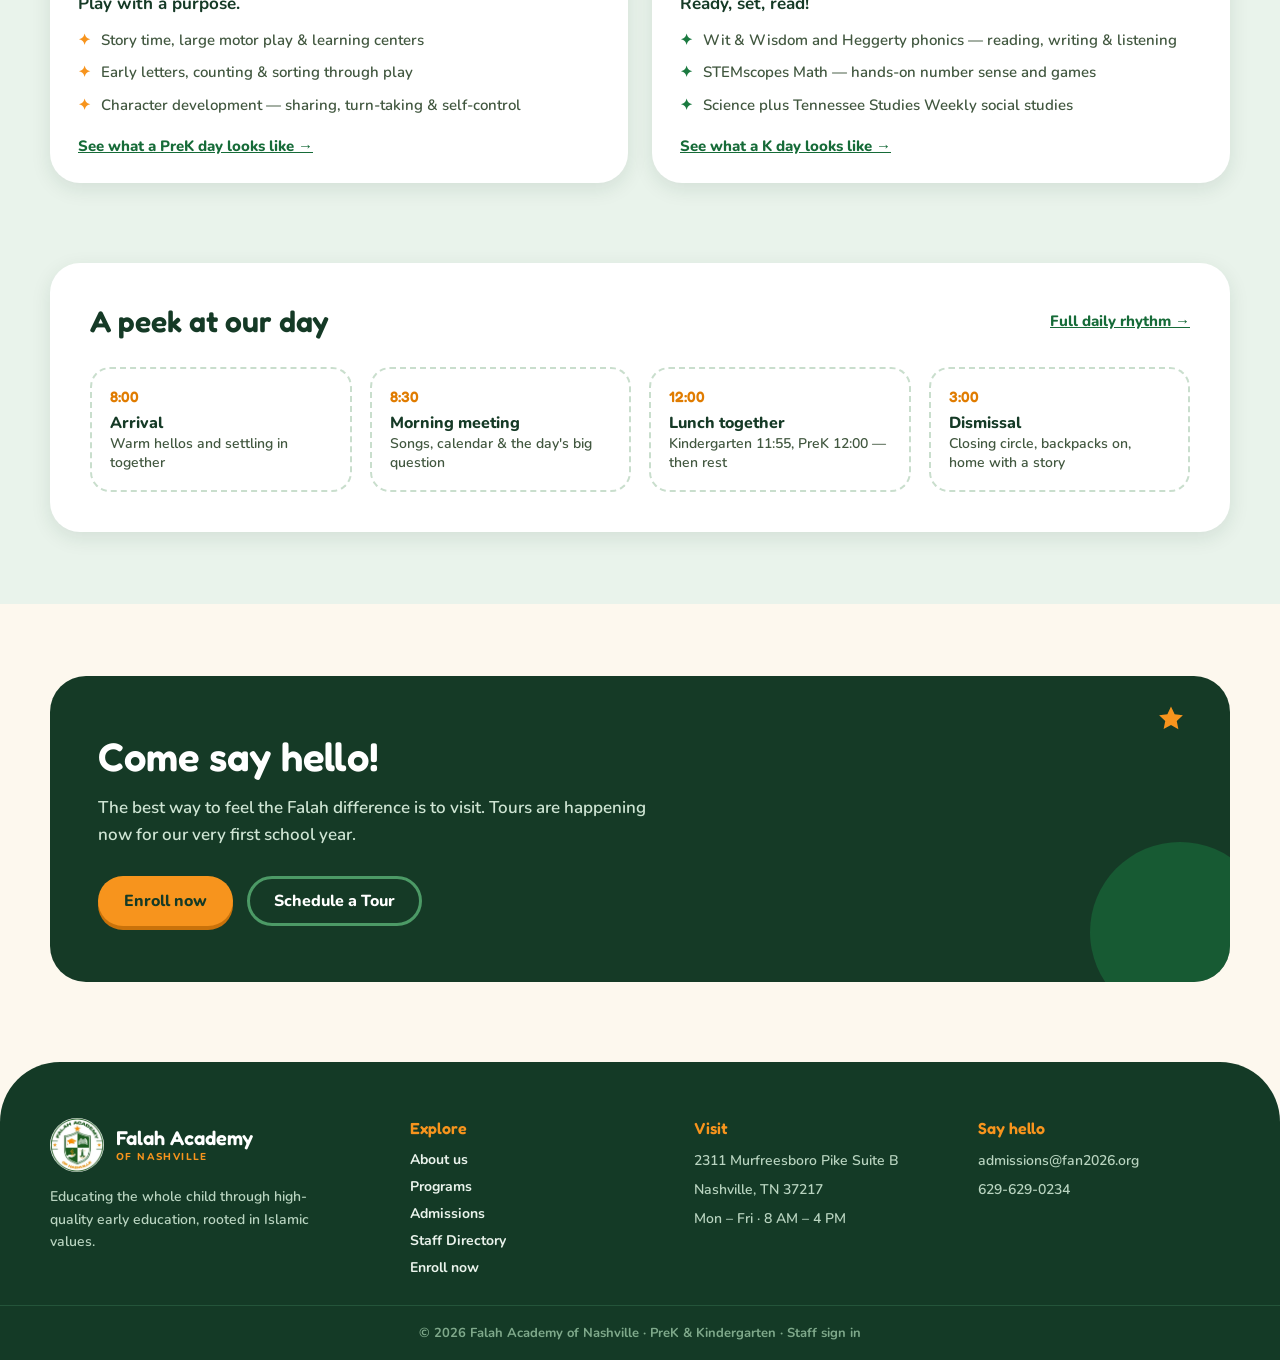
==== commit f5754a03: "Switch CTAs from "Join the waitlist" to "Enroll now" site-wide School has started, so the waitlist f" ====
--- a/index.html
+++ b/index.html
@@ -8,7 +8,7 @@
 <link rel="preconnect" href="https://fonts.gstatic.com" crossorigin>
 <link href="https://fonts.googleapis.com/css2?family=Fredoka:wght@400;500;600;700&family=Nunito:wght@400;600;700;800;900&display=swap" rel="stylesheet">
 <link rel="icon" href="assets/logo.jpeg">
-<meta name="description" content="Falah Academy of Nashville — a warm, wonder-filled PreK & Kindergarten opening August 24, 2026. Schedule a tour or join the waitlist today.">
+<meta name="description" content="Falah Academy of Nashville — a warm, wonder-filled PreK & Kindergarten. Schedule a tour or enroll today.">
 <style>
 html,body{margin:0;padding:0;background:#FDF8EE;color:#1F3D2B;font-family:'Nunito',sans-serif}
 a{color:#1B7A40}
@@ -49,7 +49,7 @@
 <body>
 
 <div class="topbar" style="background:#F7941D;color:#153A26;text-align:center;padding:10px 20px;font:800 15px 'Nunito',sans-serif">
-★ Now enrolling PreK &amp; Kindergarten — first day is August 24, 2026! <a href="Apply.html" style="color:#153A26;text-decoration:underline;margin-left:6px">Join the waitlist</a>
+★ Now enrolling PreK &amp; Kindergarten! <a href="Apply.html" style="color:#153A26;text-decoration:underline;margin-left:6px">Enroll now</a>
 </div>
 
 <header style="position:sticky;top:0;z-index:50;background:rgba(253,248,238,.94);backdrop-filter:blur(8px);border-bottom:2px dashed #D5E5D9">
@@ -72,7 +72,7 @@
     <button class="nav-toggle" type="button" aria-haspopup="true" aria-expanded="false" aria-controls="site-nav" aria-label="Menu">
       <span class="bars" aria-hidden="true"><span></span><span></span><span></span></span>
     </button>
-    <a href="Apply.html" class="cta-pill">Join the waitlist</a>
+    <a href="Apply.html" class="cta-pill">Enroll now</a>
   </div>
 </header>
 
@@ -81,7 +81,7 @@
     <h1 style="font:600 44px/1.2 'Fredoka',sans-serif;color:#153A26;margin:0 0 20px">We are <span style="color:#1B7A40">Warriors</span>: We learn with confidence, lead with kindness, and grow with courage.</h1>
     <p style="font:600 20px/1.6 'Nunito',sans-serif;color:#41573F;margin:0 0 28px;max-width:480px;text-wrap:pretty">Falah Academy is Nashville's newest PreK &amp; Kindergarten — a warm, wonder-filled place where bright minds and kind hearts grow together.</p>
     <div style="display:flex;gap:14px;align-items:center;flex-wrap:wrap;margin-bottom:28px">
-      <a href="Apply.html" class="hero-cta">Join the waitlist</a>
+      <a href="Apply.html" class="hero-cta">Enroll now</a>
       <a href="Contact.html" class="hero-outline">Schedule a Tour</a>
     </div>
     <div style="display:flex;gap:10px;flex-wrap:wrap">
@@ -180,7 +180,7 @@
       </svg>
     </div>
     <img src="assets/logo.jpeg" alt="" style="position:absolute;top:-26px;right:6px;width:110px;height:110px;border-radius:50%;background:#fff;box-shadow:0 8px 24px rgba(20,60,35,.22);animation:bob2 5s ease-in-out infinite">
-    <div style="position:absolute;bottom:14px;left:-14px;background:#1B7A40;color:#fff;font:600 18px 'Fredoka',sans-serif;padding:12px 20px;border-radius:18px;box-shadow:0 6px 18px rgba(20,60,35,.25);animation:bob 6s ease-in-out infinite">Aug 24, 2026 — here we grow!</div>
+    <div style="position:absolute;bottom:14px;left:-14px;background:#1B7A40;color:#fff;font:600 18px 'Fredoka',sans-serif;padding:12px 20px;border-radius:18px;box-shadow:0 6px 18px rgba(20,60,35,.25);animation:bob 6s ease-in-out infinite">Here we grow!</div>
     <svg viewBox="0 0 24 24" style="position:absolute;top:40%;left:-38px;width:34px;height:34px;fill:#F7941D"><path d="M12 2l2.9 6.2 6.6.8-4.9 4.6 1.3 6.5L12 16.8 6.1 20l1.3-6.5L2.5 9l6.6-.8z"></path></svg>
   </div>
 </section>
@@ -300,7 +300,7 @@
       <h2 style="font:600 40px 'Fredoka',sans-serif;color:#fff;margin:0 0 14px">Come say hello!</h2>
       <p style="font:600 17px/1.6 'Nunito',sans-serif;color:#CFE5D4;margin:0 0 28px">The best way to feel the Falah difference is to visit. Tours are happening now for our very first school year.</p>
       <div style="display:flex;gap:14px;flex-wrap:wrap">
-        <a href="Apply.html" class="cta-pill-lg">Join the waitlist</a>
+        <a href="Apply.html" class="cta-pill-lg">Enroll now</a>
         <a href="Contact.html" class="btn-outline">Schedule a Tour</a>
       </div>
     </div>
@@ -323,7 +323,7 @@
         <a href="Programs.html" class="footer-link">Programs</a>
         <a href="Admissions.html" class="footer-link">Admissions</a>
         <a href="Directory.html" class="footer-link">Staff Directory</a>
-        <a href="Apply.html" class="footer-link">Join the waitlist</a>
+        <a href="Apply.html" class="footer-link">Enroll now</a>
       </div>
     </div>
     <div>
@@ -342,7 +342,7 @@
       </div>
     </div>
   </div>
-  <div style="border-top:1px solid #24543A;text-align:center;padding:18px 24px;font:700 13px 'Nunito',sans-serif;color:#7FA98B">© 2026 Falah Academy of Nashville · PreK &amp; Kindergarten · First day August 24, 2026 · <a href="Admin.html" class="footer-muted-link" style="color:#7FA98B">Staff sign in</a></div>
+  <div style="border-top:1px solid #24543A;text-align:center;padding:18px 24px;font:700 13px 'Nunito',sans-serif;color:#7FA98B">© 2026 Falah Academy of Nashville · PreK &amp; Kindergarten · <a href="Admin.html" class="footer-muted-link" style="color:#7FA98B">Staff sign in</a></div>
 </footer>
 
 </body>
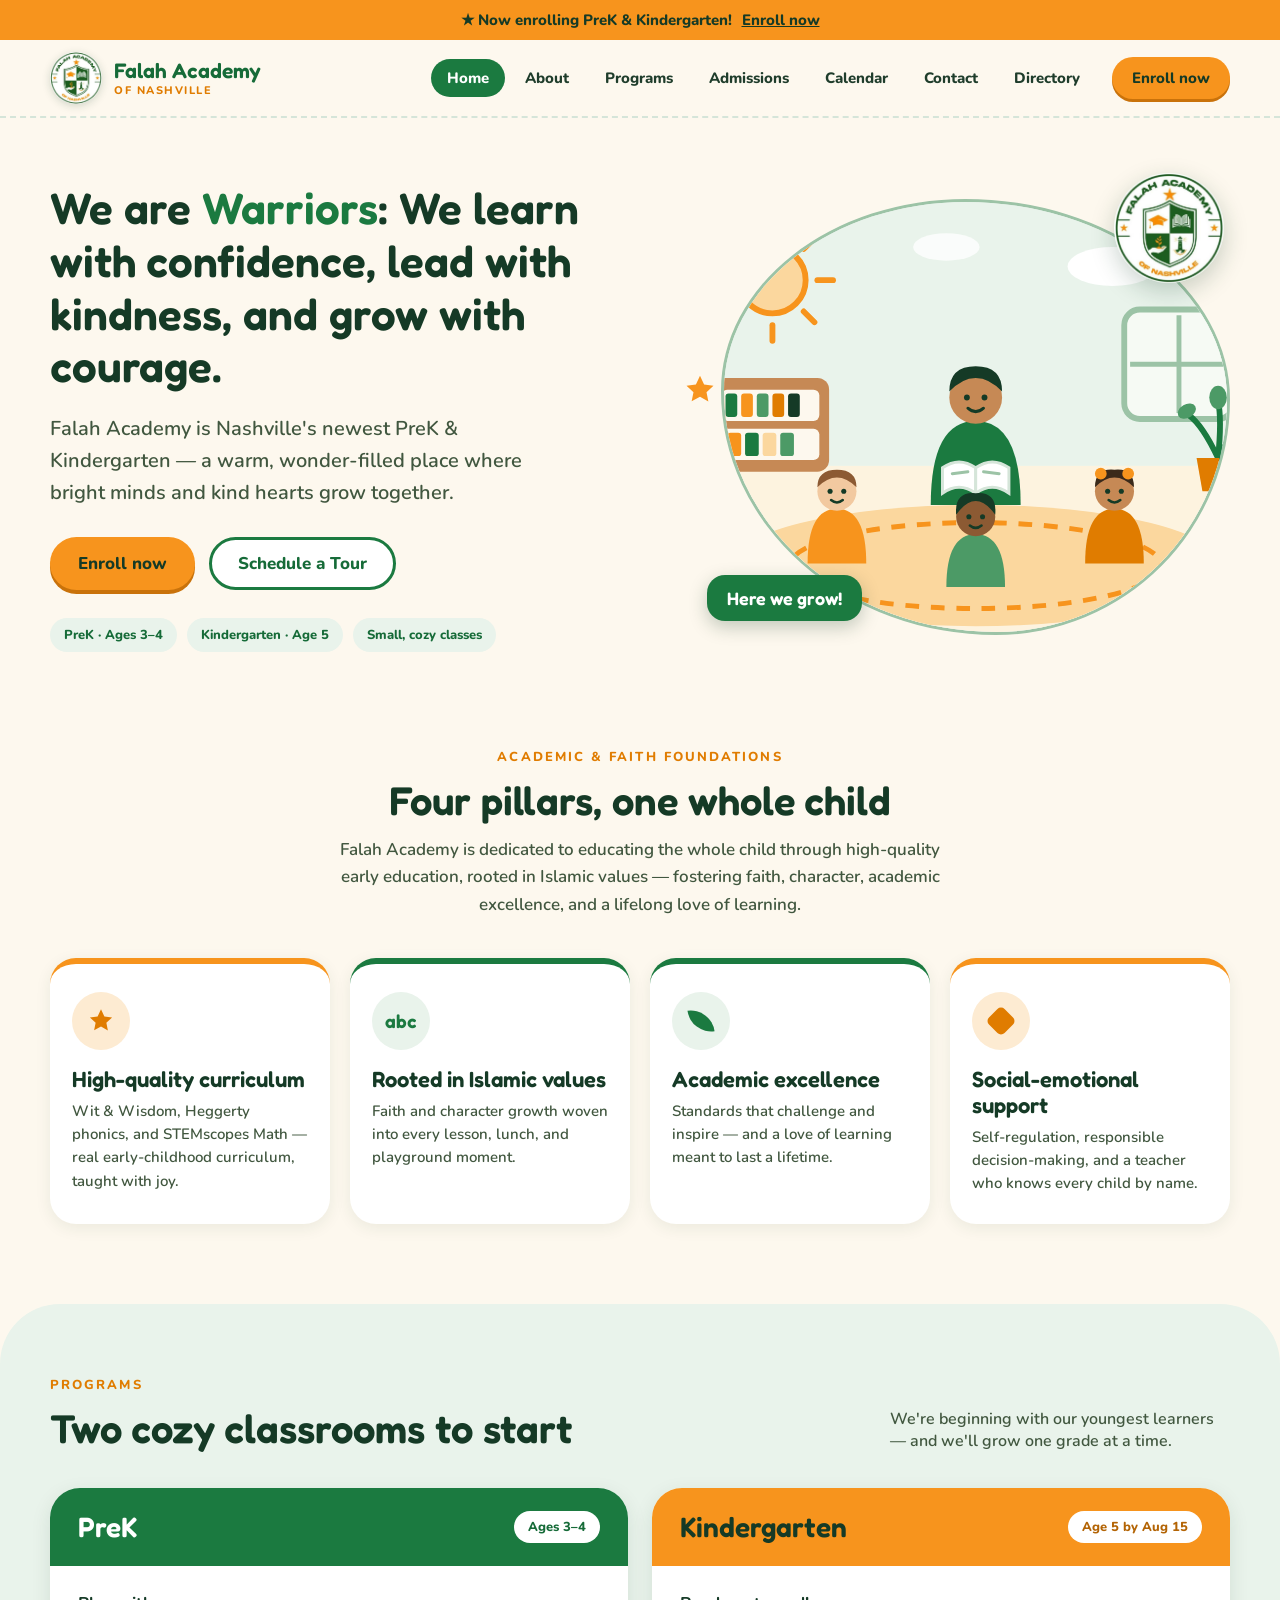
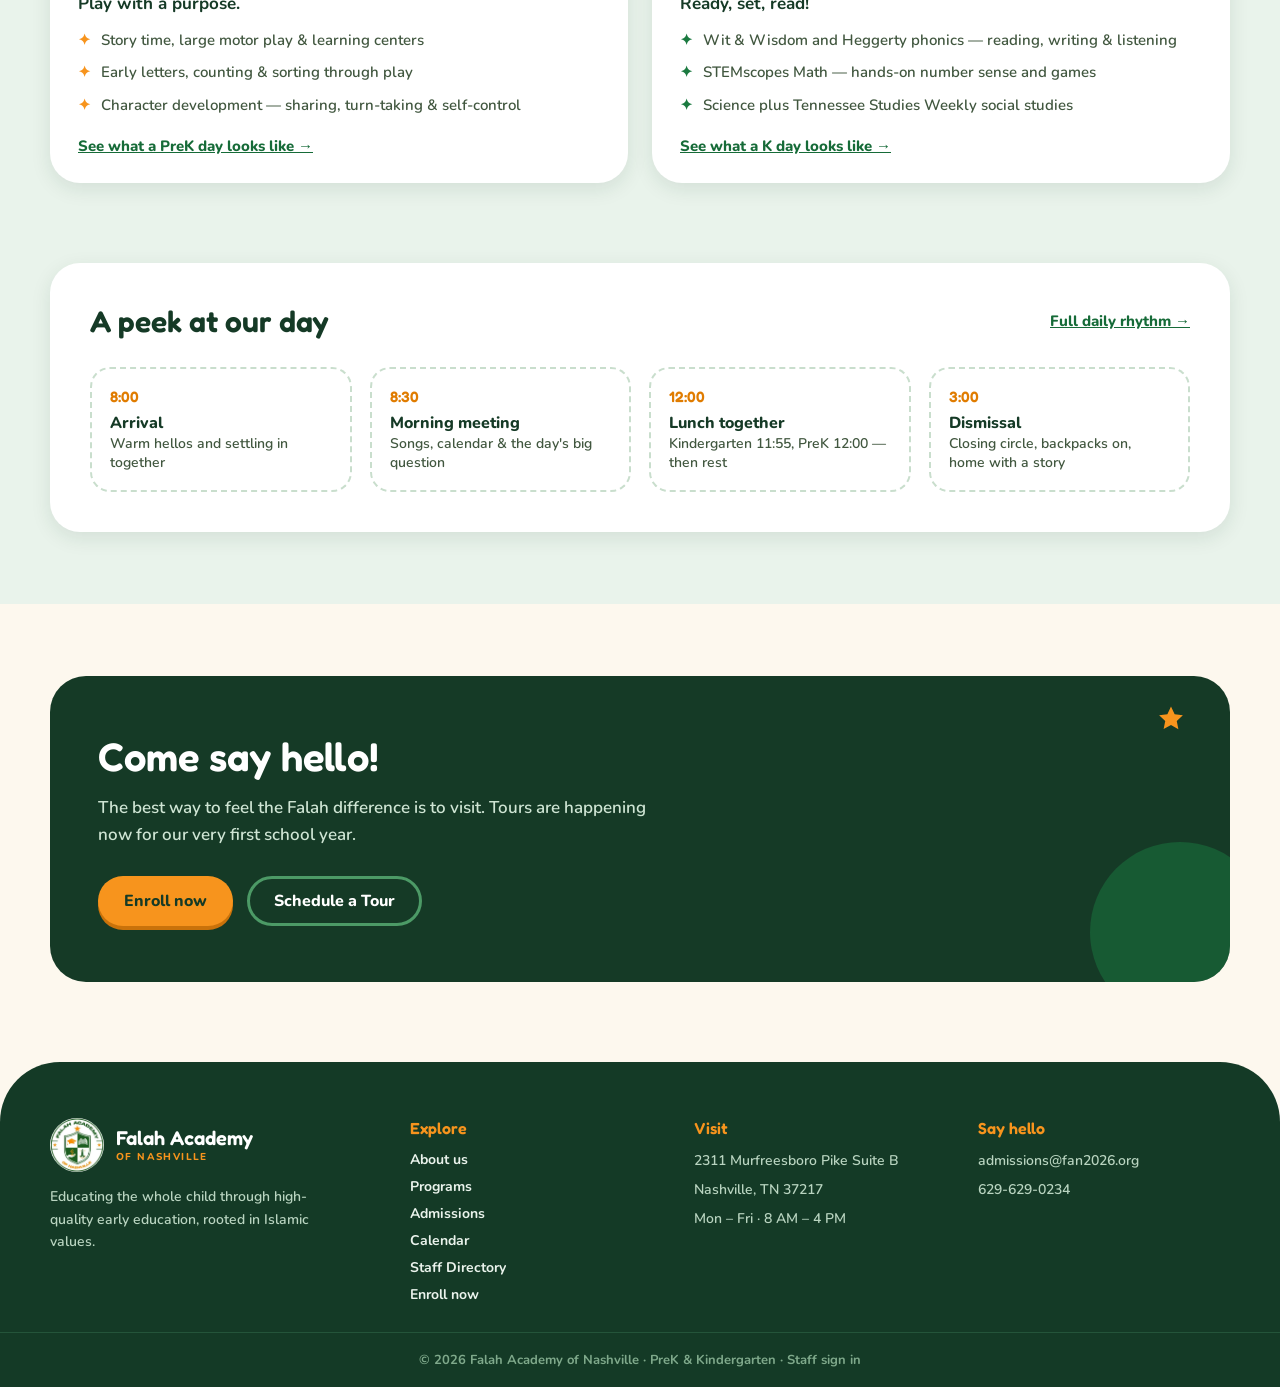
==== commit 0493978f: "Add an interactive 2026-27 academic calendar New Calendar.html, transcribed from the printed 26_27 c" ====
--- a/index.html
+++ b/index.html
@@ -66,6 +66,7 @@
       <a href="About.html" class="nav-link">About</a>
       <a href="Programs.html" class="nav-link">Programs</a>
       <a href="Admissions.html" class="nav-link">Admissions</a>
+      <a href="Calendar.html" class="nav-link">Calendar</a>
       <a href="Contact.html" class="nav-link">Contact</a>
       <a href="Directory.html" class="nav-link">Directory</a>
     </nav>
@@ -322,6 +323,7 @@
         <a href="About.html" class="footer-link">About us</a>
         <a href="Programs.html" class="footer-link">Programs</a>
         <a href="Admissions.html" class="footer-link">Admissions</a>
+        <a href="Calendar.html" class="footer-link">Calendar</a>
         <a href="Directory.html" class="footer-link">Staff Directory</a>
         <a href="Apply.html" class="footer-link">Enroll now</a>
       </div>
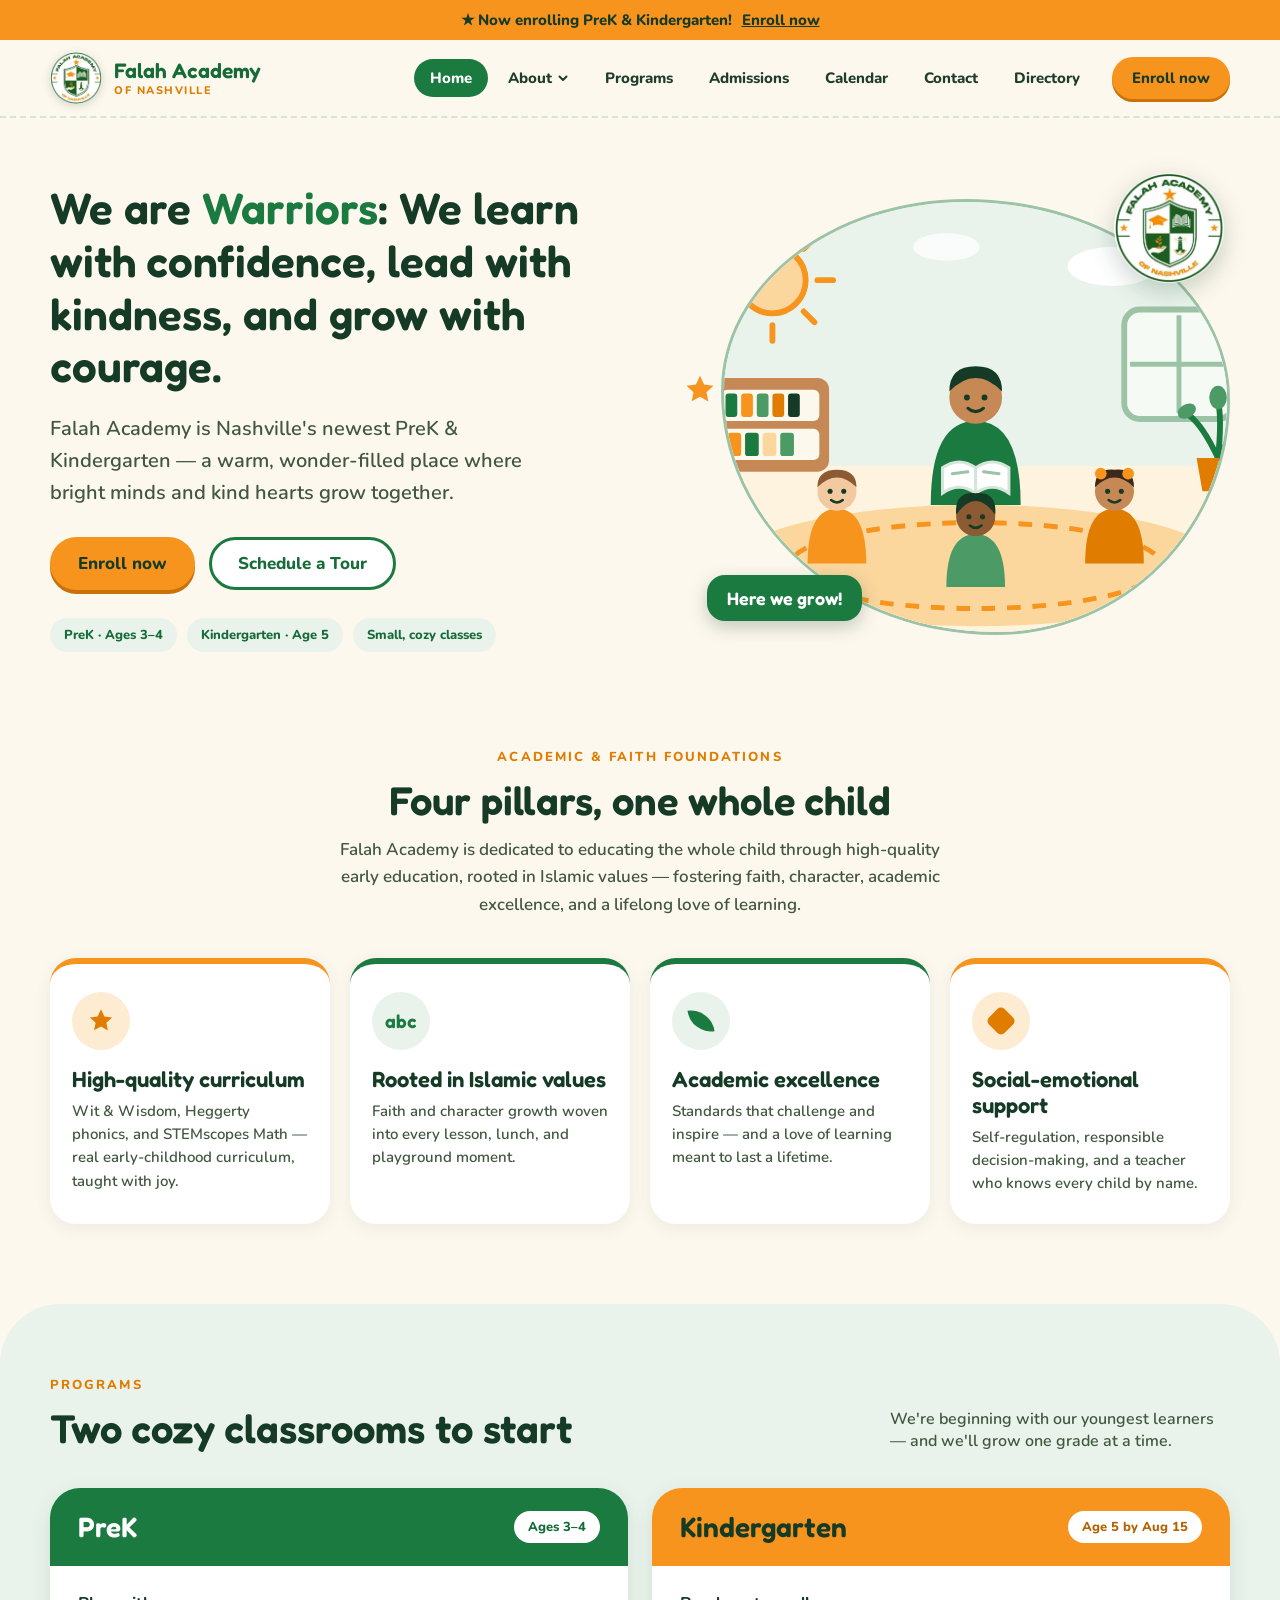
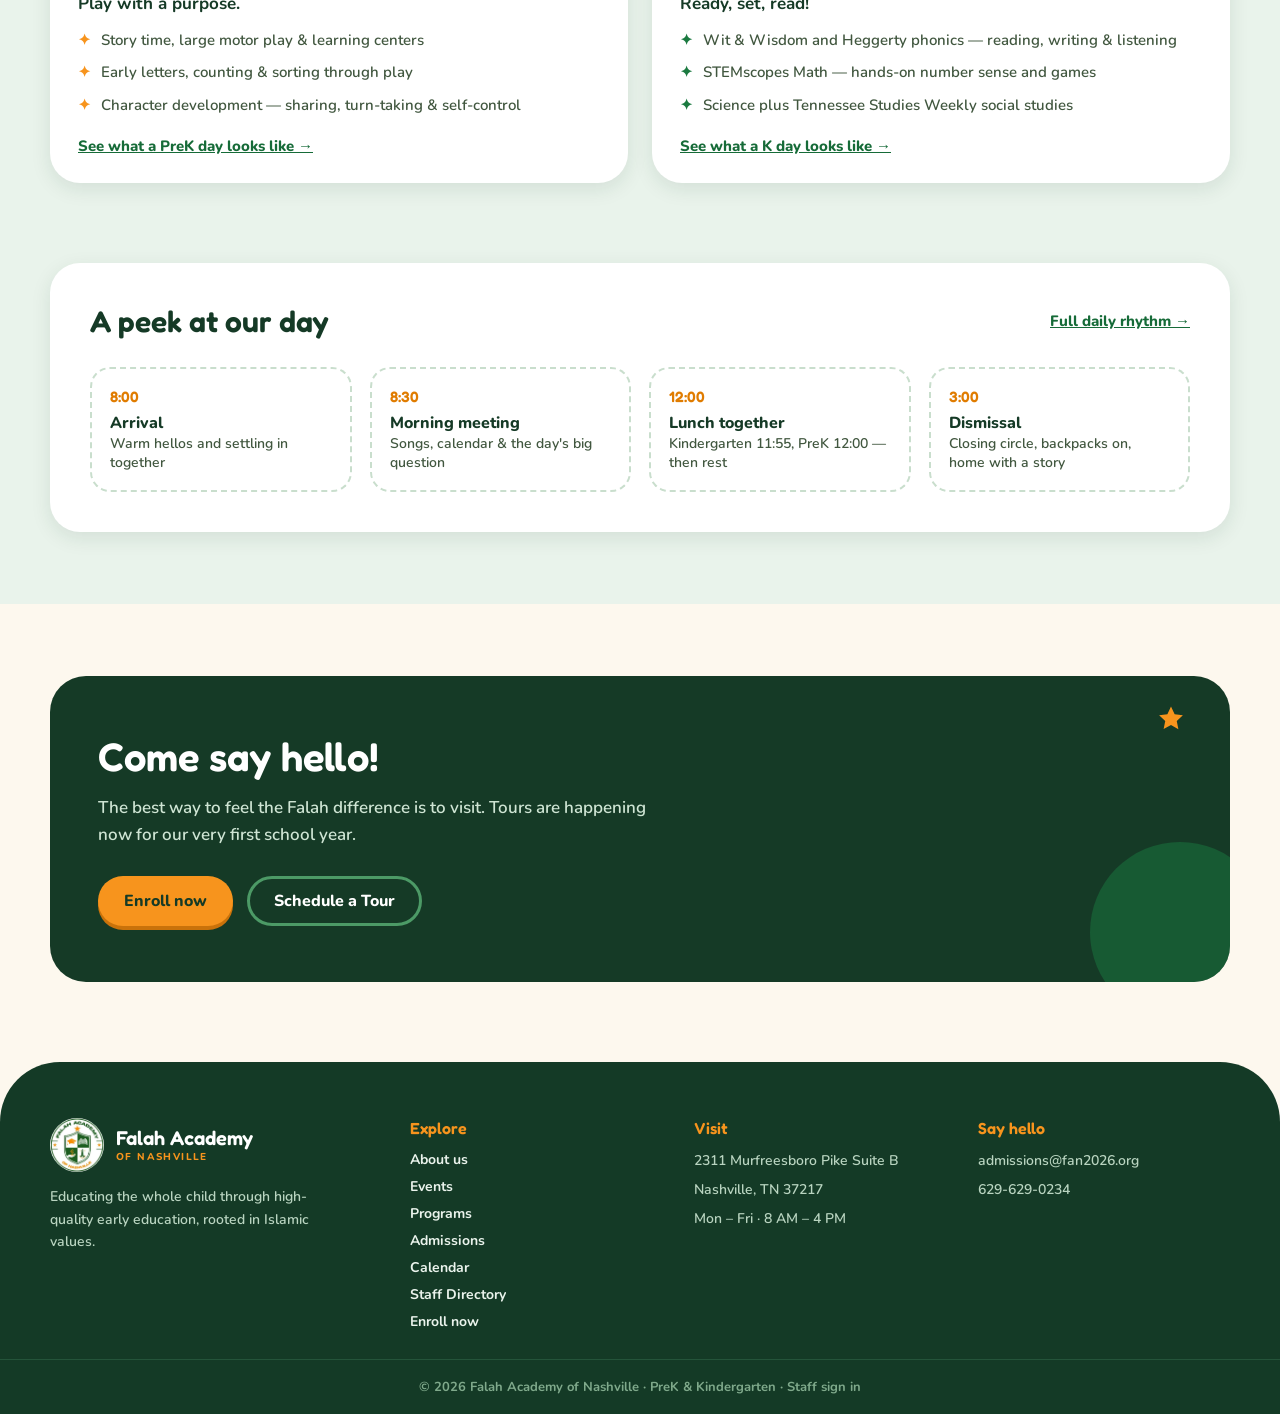
==== commit 53f79662: "Add Events page with staff-managed events and flyers - About ▾ dropdown in the nav (Our story / Even" ====
--- a/index.html
+++ b/index.html
@@ -49,7 +49,7 @@
 <body>
 
 <div class="topbar" style="background:#F7941D;color:#153A26;text-align:center;padding:10px 20px;font:800 15px 'Nunito',sans-serif">
-★ Now enrolling PreK &amp; Kindergarten! <a href="Apply.html" style="color:#153A26;text-decoration:underline;margin-left:6px">Enroll now</a>
+★ Now enrolling PreK &amp; Kindergarten! <a href="https://app.schoolpro.us/Application/StudentRegistration/38708" target="_blank" rel="noopener" style="color:#153A26;text-decoration:underline;margin-left:6px">Enroll now</a>
 </div>
 
 <header style="position:sticky;top:0;z-index:50;background:rgba(253,248,238,.94);backdrop-filter:blur(8px);border-bottom:2px dashed #D5E5D9">
@@ -63,7 +63,13 @@
     </a>
     <nav id="site-nav" style="margin-left:auto;display:flex;align-items:center;gap:4px">
       <a href="index.html" class="nav-link active">Home</a>
-      <a href="About.html" class="nav-link">About</a>
+      <div class="nav-dd">
+        <a href="About.html" class="nav-link" aria-haspopup="true">About <svg class="nav-caret" viewBox="0 0 12 12" aria-hidden="true"><path d="M2.5 4.5 6 8l3.5-3.5" fill="none" stroke="currentColor" stroke-width="2" stroke-linecap="round" stroke-linejoin="round"/></svg></a>
+        <div class="nav-dd-menu">
+          <a href="About.html" class="nav-dd-item">Our story</a>
+          <a href="Events.html" class="nav-dd-item">Events</a>
+        </div>
+      </div>
       <a href="Programs.html" class="nav-link">Programs</a>
       <a href="Admissions.html" class="nav-link">Admissions</a>
       <a href="Calendar.html" class="nav-link">Calendar</a>
@@ -73,7 +79,7 @@
     <button class="nav-toggle" type="button" aria-haspopup="true" aria-expanded="false" aria-controls="site-nav" aria-label="Menu">
       <span class="bars" aria-hidden="true"><span></span><span></span><span></span></span>
     </button>
-    <a href="Apply.html" class="cta-pill">Enroll now</a>
+    <a href="https://app.schoolpro.us/Application/StudentRegistration/38708" target="_blank" rel="noopener" class="cta-pill">Enroll now</a>
   </div>
 </header>
 
@@ -82,7 +88,7 @@
     <h1 style="font:600 44px/1.2 'Fredoka',sans-serif;color:#153A26;margin:0 0 20px">We are <span style="color:#1B7A40">Warriors</span>: We learn with confidence, lead with kindness, and grow with courage.</h1>
     <p style="font:600 20px/1.6 'Nunito',sans-serif;color:#41573F;margin:0 0 28px;max-width:480px;text-wrap:pretty">Falah Academy is Nashville's newest PreK &amp; Kindergarten — a warm, wonder-filled place where bright minds and kind hearts grow together.</p>
     <div style="display:flex;gap:14px;align-items:center;flex-wrap:wrap;margin-bottom:28px">
-      <a href="Apply.html" class="hero-cta">Enroll now</a>
+      <a href="https://app.schoolpro.us/Application/StudentRegistration/38708" target="_blank" rel="noopener" class="hero-cta">Enroll now</a>
       <a href="Contact.html" class="hero-outline">Schedule a Tour</a>
     </div>
     <div style="display:flex;gap:10px;flex-wrap:wrap">
@@ -301,7 +307,7 @@
       <h2 style="font:600 40px 'Fredoka',sans-serif;color:#fff;margin:0 0 14px">Come say hello!</h2>
       <p style="font:600 17px/1.6 'Nunito',sans-serif;color:#CFE5D4;margin:0 0 28px">The best way to feel the Falah difference is to visit. Tours are happening now for our very first school year.</p>
       <div style="display:flex;gap:14px;flex-wrap:wrap">
-        <a href="Apply.html" class="cta-pill-lg">Enroll now</a>
+        <a href="https://app.schoolpro.us/Application/StudentRegistration/38708" target="_blank" rel="noopener" class="cta-pill-lg">Enroll now</a>
         <a href="Contact.html" class="btn-outline">Schedule a Tour</a>
       </div>
     </div>
@@ -321,11 +327,12 @@
       <div style="font:600 16px 'Fredoka',sans-serif;color:#F7941D;margin-bottom:12px">Explore</div>
       <div style="display:flex;flex-direction:column;gap:8px;font:700 14px 'Nunito',sans-serif">
         <a href="About.html" class="footer-link">About us</a>
+        <a href="Events.html" class="footer-link">Events</a>
         <a href="Programs.html" class="footer-link">Programs</a>
         <a href="Admissions.html" class="footer-link">Admissions</a>
         <a href="Calendar.html" class="footer-link">Calendar</a>
         <a href="Directory.html" class="footer-link">Staff Directory</a>
-        <a href="Apply.html" class="footer-link">Enroll now</a>
+        <a href="https://app.schoolpro.us/Application/StudentRegistration/38708" target="_blank" rel="noopener" class="footer-link">Enroll now</a>
       </div>
     </div>
     <div>
--- a/assets/site.css
+++ b/assets/site.css
@@ -70,3 +70,26 @@
   /* Big rounded section corners feel oversized on small screens */
   section[style*="border-radius:60px"],footer[style*="border-radius:60px"]{border-radius:36px 36px 0 0!important}
 }
+
+/* ---------- About ▾ dropdown in the header nav ----------
+   Desktop: opens on hover or keyboard focus. ≤980px: the sub-links
+   are shown inline (indented) inside the hamburger panel. */
+.nav-dd{position:relative;display:flex}
+.nav-dd>.nav-link{display:inline-flex;align-items:center;gap:5px}
+.nav-caret{width:12px;height:12px;transition:transform .15s}
+.nav-dd:hover .nav-caret,.nav-dd:focus-within .nav-caret{transform:rotate(180deg)}
+.nav-dd-menu{position:absolute;top:100%;left:0;padding-top:8px;min-width:180px;display:none;flex-direction:column;z-index:70}
+.nav-dd-menu::before{content:"";position:absolute;inset:8px 0 0;background:#fff;border-radius:16px;box-shadow:0 14px 38px rgba(20,60,35,.20);z-index:-1}
+.nav-dd:hover .nav-dd-menu,.nav-dd:focus-within .nav-dd-menu{display:flex}
+.nav-dd-item{text-decoration:none;font:800 15px 'Nunito',sans-serif;color:#1F3D2B;padding:11px 16px;margin:0 6px;border-radius:12px;transition:background .15s,color .15s}
+.nav-dd-item:first-child{margin-top:6px}
+.nav-dd-item:last-child{margin-bottom:6px}
+.nav-dd-item:hover{background:#E9F3EB;color:#1F3D2B}
+.nav-dd-item.current{color:#166B38;background:#E9F3EB}
+@media(max-width:980px){
+  .nav-dd{flex-direction:column}
+  .nav-caret{display:none}
+  .nav-dd-menu{position:static;display:flex;padding:0 0 0 14px;min-width:0}
+  .nav-dd-menu::before{display:none}
+  .nav-dd-item{margin:0!important;padding:10px 14px;font-size:14px;color:#41573F}
+}
